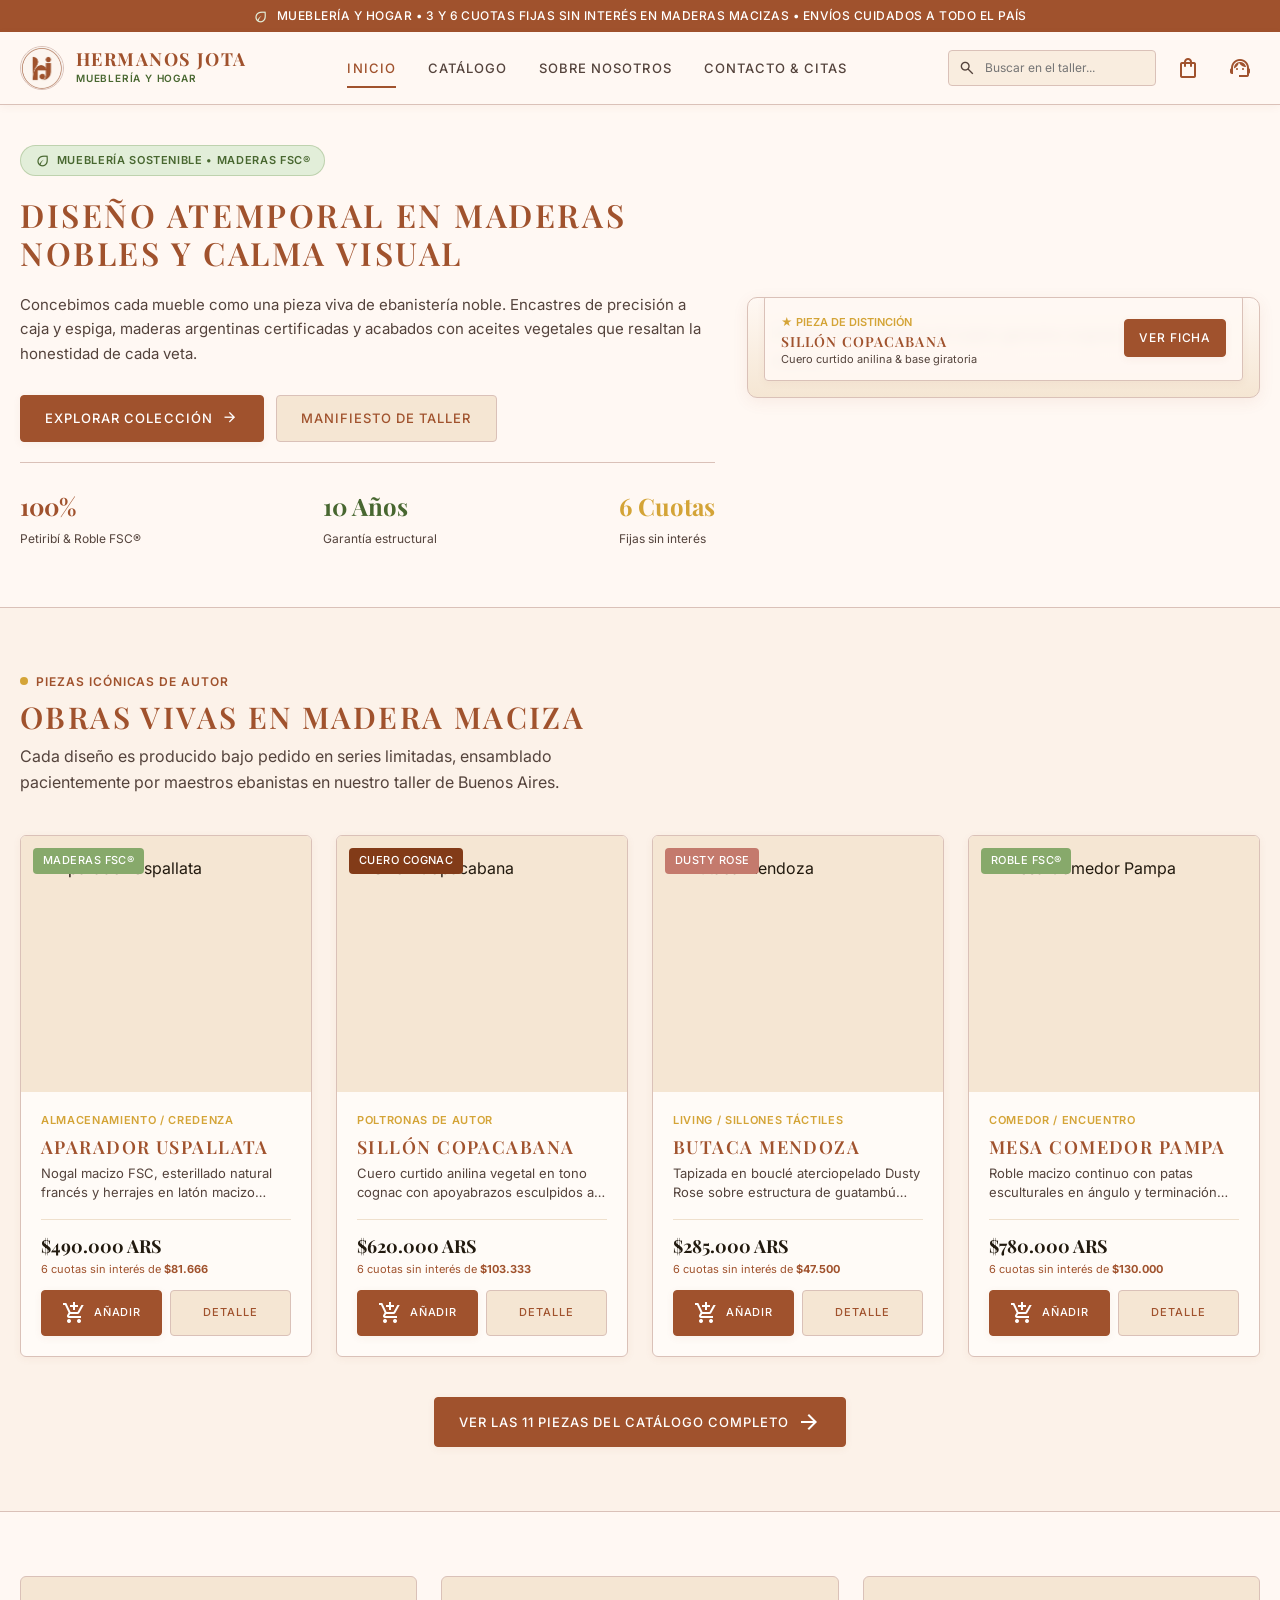
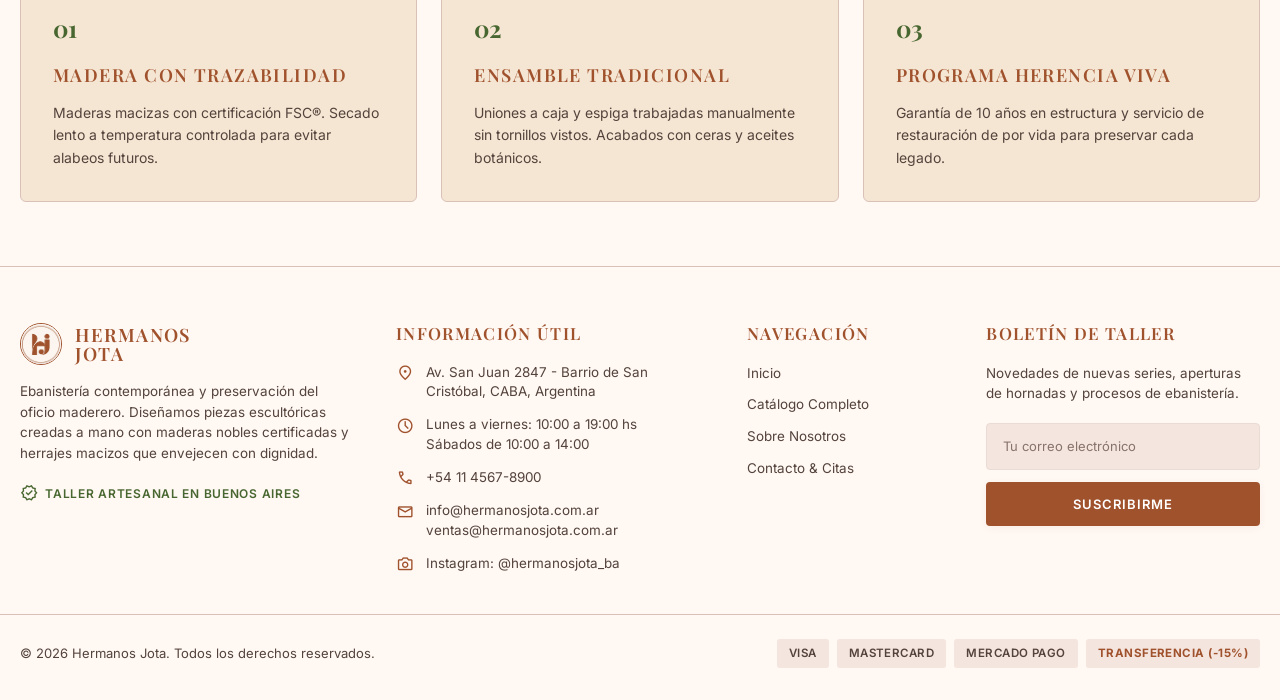
==== index.html @ b9f1ed30 "Proyecto Hermanos Jota - Mueblería y Hogar" ====
<!DOCTYPE html>
<html lang="es">
<head>
  <meta charset="UTF-8">
  <meta name="viewport" content="width=device-width, initial-scale=1.0">
  <title>Hermanos Jota | Mueblería y Hogar - Diseño de Autor en Maderas Nobles</title>
  
  <!-- Tipografías Google Fonts Oficiales: Playfair Display e Inter -->
  <link rel="preconnect" href="https://fonts.googleapis.com">
  <link rel="preconnect" href="https://fonts.gstatic.com" crossorigin>
  <link href="https://fonts.googleapis.com/css2?family=Inter:wght@300;400;500;600;700&family=Playfair+Display:ital,wght@0,500;0,600;0,700;1,600&display=swap" rel="stylesheet">
  
  <!-- Iconografía Material Symbols Outlined -->
  <link href="https://fonts.googleapis.com/css2?family=Material+Symbols+Outlined:wght,FILL@100..700,0..1&display=swap" rel="stylesheet">

  <!-- Hoja de Estilos Externa CSS3 -->
  <link rel="stylesheet" href="css/styles.css">
</head>
<body>

  <!-- Barra de Anuncios Superior -->
  <div class="announcement-bar">
    <span class="material-symbols-outlined">eco</span>
    <p>Mueblería y Hogar • 3 y 6 cuotas fijas sin interés en maderas macizas • Envíos cuidados a todo el país</p>
  </div>

  <!-- Encabezado Semántico Principal -->
  <header class="main-header">
    <div class="container header-inner">
      <!-- Logotipo de Marca -->
      <a href="index.html" class="brand-logo-link" aria-label="Hermanos Jota - Inicio">
        <img 
          src="assets/logo.jpg" 
          alt="Logotipo Hermanos Jota" 
          class="brand-logo-img"
        >
        <div class="brand-text-wrap">
          <span class="brand-name">Hermanos Jota</span>
          <span class="brand-tagline">Mueblería y Hogar</span>
        </div>
      </a>

      <!-- Navegación Desktop -->
      <nav class="nav-desktop" aria-label="Navegación principal">
        <a href="index.html" class="nav-link active" aria-current="page">Inicio</a>
        <a href="catalogo.html" class="nav-link">Catálogo</a>
        <a href="nosotros.html" class="nav-link">Sobre Nosotros</a>
        <a href="contacto.html" class="nav-link">Contacto & Citas</a>
      </nav>

      <!-- Acciones de Cabecera (Buscador, Carrito, Menú Móvil) -->
      <div class="header-actions">
        <div class="header-search-wrap">
          <span class="material-symbols-outlined search-icon">search</span>
          <input type="search" placeholder="Buscar en el taller..." aria-label="Buscar productos">
        </div>

        <button type="button" class="btn-header-action btn-open-cart" aria-label="Abrir Carrito de compras">
          <span class="material-symbols-outlined">shopping_bag</span>
          <span class="cart-count-badge badge-hidden">0</span>
        </button>

        <a href="contacto.html" class="btn-header-action" aria-label="Asesoría y Contacto">
          <span class="material-symbols-outlined">support_agent</span>
        </a>

        <!-- Botón Menú Móvil -->
        <button type="button" class="btn-mobile-toggle" id="mobile-menu-toggle" aria-label="Abrir menú de navegación" aria-expanded="false">
          <span class="material-symbols-outlined">menu</span>
        </button>
      </div>
    </div>

    <!-- Menú Desplegable para Móviles -->
    <nav class="mobile-nav" id="mobile-nav" aria-label="Navegación móvil">
      <a href="index.html" class="active">Inicio</a>
      <a href="catalogo.html">Catálogo Oficial</a>
      <a href="nosotros.html">Sobre Nosotros</a>
      <a href="contacto.html">Contacto & Citas</a>
    </nav>
  </header>

  <!-- Contenido Principal Semántico -->
  <main>
    <!-- Sección 1: Hero Editorial -->
    <section class="hero-section">
      <div class="container hero-flex">
        <div class="hero-content">
          <div class="hero-tag">
            <span class="material-symbols-outlined" style="font-size: 1rem;">eco</span>
            <span>Mueblería Sostenible • Maderas FSC®</span>
          </div>

          <h1 class="hero-title">
            Diseño Atemporal En Maderas Nobles Y Calma Visual
          </h1>

          <p class="hero-desc">
            Concebimos cada mueble como una pieza viva de ebanistería noble. Encastres de precisión a caja y espiga, maderas argentinas certificadas y acabados con aceites vegetales que resaltan la honestidad de cada veta.
          </p>

          <div class="hero-ctas">
            <a href="catalogo.html" class="btn-primary">
              <span>Explorar Colección</span>
              <span class="material-symbols-outlined" style="font-size: 1.1rem;">arrow_forward</span>
            </a>
            <a href="nosotros.html" class="btn-secondary">
              <span>Manifiesto de Taller</span>
            </a>
          </div>

          <!-- Métricas de Taller -->
          <div class="hero-metrics">
            <div>
              <span class="metric-number">100%</span>
              <span class="metric-label">Petiribí & Roble FSC®</span>
            </div>
            <div>
              <span class="metric-number" style="color: var(--color-salvia-dark);">10 Años</span>
              <span class="metric-label">Garantía estructural</span>
            </div>
            <div>
              <span class="metric-number" style="color: var(--color-oro);">6 Cuotas</span>
              <span class="metric-label">Fijas sin interés</span>
            </div>
          </div>
        </div>

        <!-- Vitrina Visual de Pieza Insignia -->
        <div class="hero-visual-card">
          <img 
            src="https://lh3.googleusercontent.com/aida-public/[base64]" 
            alt="Sillón Copacabana en cuero genuino cognac y roble macizo"
            class="hero-visual-img"
          >
          <div class="hero-visual-badge">
            <div>
              <span style="font-size: 0.6875rem; text-transform: uppercase; color: var(--color-oro); font-weight: 600;">★ Pieza de Distinción</span>
              <h4 class="hero-visual-badge-title">Sillón Copacabana</h4>
              <p class="hero-visual-badge-desc">Cuero curtido anilina & base giratoria</p>
            </div>
            <a href="producto.html?id=copacabana" class="btn-primary" style="padding: 0.5rem 0.85rem; font-size: 0.75rem;">Ver Ficha</a>
          </div>
        </div>
      </div>
    </section>

    <!-- Sección 2: Selección de Piezas Destacadas -->
    <section style="padding: 4rem 0; background-color: rgba(245, 230, 211, 0.35); border-bottom: 1px solid var(--color-border-main);">
      <div class="container">
        <div style="display: flex; flex-direction: column; gap: 0.5rem; margin-bottom: 2.5rem;">
          <div class="catalog-eyebrow">
            <span class="eyebrow-dot"></span>
            <span>Piezas Icónicas de Autor</span>
          </div>
          <h2 style="font-size: 1.875rem;">Obras Vivas en Madera Maciza</h2>
          <p class="text-muted" style="max-width: 40rem;">
            Cada diseño es producido bajo pedido en series limitadas, ensamblado pacientemente por maestros ebanistas en nuestro taller de Buenos Aires.
          </p>
        </div>

        <!-- Grilla de 4 productos destacados con HTML5 semántico -->
        <div class="catalog-grid" style="padding: 0;">
          <!-- 1. Aparador Uspallata -->
          <article class="product-card">
            <div class="product-card-media">
              <img src="https://lh3.googleusercontent.com/aida-public/[base64]" alt="Aparador Uspallata" class="product-card-img">
              <span class="product-badge badge-salvia">Maderas FSC®</span>
            </div>
            <div class="product-card-body">
              <div class="product-card-meta">
                <span class="product-subcat">Almacenamiento / Credenza</span>
                <h3 class="product-title">Aparador Uspallata</h3>
                <p class="product-desc">Nogal macizo FSC, esterillado natural francés y herrajes en latón macizo cepillado.</p>
              </div>
              <div class="product-card-pricing">
                <div class="price-block">
                  <span class="price-amount">$490.000 ARS</span>
                  <span class="price-installments">6 cuotas sin interés de <strong>$81.666</strong></span>
                </div>
                <div class="product-card-actions">
                  <button type="button" class="btn-primary btn-add-cart" data-id="uspallata">
                    <span class="material-symbols-outlined">add_shopping_cart</span> Añadir
                  </button>
                  <a href="producto.html?id=uspallata" class="btn-secondary">Detalle</a>
                </div>
              </div>
            </div>
          </article>

          <!-- 2. Sillón Copacabana -->
          <article class="product-card">
            <div class="product-card-media">
              <img src="https://lh3.googleusercontent.com/aida-public/[base64]" alt="Sillón Copacabana" class="product-card-img">
              <span class="product-badge badge-siena">Cuero Cognac</span>
            </div>
            <div class="product-card-body">
              <div class="product-card-meta">
                <span class="product-subcat">Poltronas de Autor</span>
                <h3 class="product-title">Sillón Copacabana</h3>
                <p class="product-desc">Cuero curtido anilina vegetal en tono cognac con apoyabrazos esculpidos a mano y base reforzada.</p>
              </div>
              <div class="product-card-pricing">
                <div class="price-block">
                  <span class="price-amount">$620.000 ARS</span>
                  <span class="price-installments">6 cuotas sin interés de <strong>$103.333</strong></span>
                </div>
                <div class="product-card-actions">
                  <button type="button" class="btn-primary btn-add-cart" data-id="copacabana">
                    <span class="material-symbols-outlined">add_shopping_cart</span> Añadir
                  </button>
                  <a href="producto.html?id=copacabana" class="btn-secondary">Detalle</a>
                </div>
              </div>
            </div>
          </article>

          <!-- 3. Butaca Mendoza -->
          <article class="product-card">
            <div class="product-card-media">
              <img src="https://lh3.googleusercontent.com/aida-public/[base64]" alt="Butaca Mendoza" class="product-card-img">
              <span class="product-badge badge-rosa">Dusty Rose</span>
            </div>
            <div class="product-card-body">
              <div class="product-card-meta">
                <span class="product-subcat">Living / Sillones Táctiles</span>
                <h3 class="product-title">Butaca Mendoza</h3>
                <p class="product-desc">Tapizada en bouclé aterciopelado Dusty Rose sobre estructura de guatambú macizo encerado.</p>
              </div>
              <div class="product-card-pricing">
                <div class="price-block">
                  <span class="price-amount">$285.000 ARS</span>
                  <span class="price-installments">6 cuotas sin interés de <strong>$47.500</strong></span>
                </div>
                <div class="product-card-actions">
                  <button type="button" class="btn-primary btn-add-cart" data-id="mendoza">
                    <span class="material-symbols-outlined">add_shopping_cart</span> Añadir
                  </button>
                  <a href="producto.html?id=mendoza" class="btn-secondary">Detalle</a>
                </div>
              </div>
            </div>
          </article>

          <!-- 4. Mesa Comedor Pampa -->
          <article class="product-card">
            <div class="product-card-media">
              <img src="https://lh3.googleusercontent.com/aida-public/[base64]" alt="Mesa Comedor Pampa" class="product-card-img">
              <span class="product-badge badge-salvia">Roble FSC®</span>
            </div>
            <div class="product-card-body">
              <div class="product-card-meta">
                <span class="product-subcat">Comedor / Encuentro</span>
                <h3 class="product-title">Mesa Comedor Pampa</h3>
                <p class="product-desc">Roble macizo continuo con patas esculturales en ángulo y terminación hidrorrepelente mate.</p>
              </div>
              <div class="product-card-pricing">
                <div class="price-block">
                  <span class="price-amount">$780.000 ARS</span>
                  <span class="price-installments">6 cuotas sin interés de <strong>$130.000</strong></span>
                </div>
                <div class="product-card-actions">
                  <button type="button" class="btn-primary btn-add-cart" data-id="pampa">
                    <span class="material-symbols-outlined">add_shopping_cart</span> Añadir
                  </button>
                  <a href="producto.html?id=pampa" class="btn-secondary">Detalle</a>
                </div>
              </div>
            </div>
          </article>
        </div>

        <div style="text-align: center; margin-top: 2.5rem;">
          <a href="catalogo.html" class="btn-primary">
            <span>Ver las 11 Piezas del Catálogo Completo</span>
            <span class="material-symbols-outlined">arrow_forward</span>
          </a>
        </div>
      </div>
    </section>

    <!-- Sección 3: Compromiso de Ebanistería y Beneficios -->
    <section style="padding: 4rem 0;">
      <div class="container">
        <div class="pillars-grid" style="padding: 0;">
          <div class="pillar-card">
            <span class="pillar-num">01</span>
            <h3 style="font-size: 1.125rem;">Madera con Trazabilidad</h3>
            <p class="text-muted" style="font-size: 0.875rem;">Maderas macizas con certificación FSC®. Secado lento a temperatura controlada para evitar alabeos futuros.</p>
          </div>
          <div class="pillar-card">
            <span class="pillar-num">02</span>
            <h3 style="font-size: 1.125rem;">Ensamble Tradicional</h3>
            <p class="text-muted" style="font-size: 0.875rem;">Uniones a caja y espiga trabajadas manualmente sin tornillos vistos. Acabados con ceras y aceites botánicos.</p>
          </div>
          <div class="pillar-card">
            <span class="pillar-num">03</span>
            <h3 style="font-size: 1.125rem;">Programa Herencia Viva</h3>
            <p class="text-muted" style="font-size: 0.875rem;">Garantía de 10 años en estructura y servicio de restauración de por vida para preservar cada legado.</p>
          </div>
        </div>
      </div>
    </section>
  </main>

  <!-- Panel Deslizante del Carrito (Slide-over Drawer) -->
  <aside id="cart-drawer" class="cart-drawer" aria-labelledby="cart-drawer-heading" role="dialog" aria-modal="true">
    <div class="cart-backdrop" id="cart-backdrop"></div>
    <div class="cart-panel">
      <!-- Cabecera del Drawer -->
      <div class="cart-header">
        <div class="cart-header-title-wrap">
          <span class="material-symbols-outlined text-siena">shopping_bag</span>
          <h3 id="cart-drawer-heading" class="cart-title">Bolsa de Compra</h3>
          <span class="cart-badge-count" id="drawer-count">0 piezas</span>
        </div>
        <button type="button" class="cart-close-btn" id="cart-close-btn" aria-label="Cerrar bolsa de compra">
          <span class="material-symbols-outlined">close</span>
        </button>
      </div>

      <!-- Lista dinámica de ítems manipulada vía DOM -->
      <div class="cart-items-list" id="cart-items-list">
        <!-- Renderizado dinámico desde js/carrito.js -->
      </div>

      <!-- Footer del Drawer con totales y botón de pedido -->
      <div class="cart-footer" id="cart-drawer-footer">
        <div class="cart-summary-line">
          <span>Subtotal de piezas</span>
          <span id="cart-subtotal-val">$0 ARS</span>
        </div>
        <div class="cart-summary-line" style="color: var(--color-salvia-dark);">
          <span>Descuento 15% por transferencia</span>
          <span id="cart-discount-val">-$0 ARS</span>
        </div>
        <div class="cart-total-line">
          <span class="cart-total-label">Total Estimado</span>
          <span class="cart-total-price" id="cart-total-val">$0 ARS</span>
        </div>
        <p class="cart-cuotas-note" id="cart-cuotas-text">
          Hasta 6 cuotas fijas sin interés en maderas macizas
        </p>
        <a href="contacto.html" class="btn-primary" style="width: 100%; text-align: center;">
          Iniciar Consulta o Pedido
        </a>
        <button type="button" class="btn-link" id="clear-cart-btn" style="justify-content: center; font-size: 0.75rem; color: var(--color-text-muted);">
          Vaciar selección
        </button>
      </div>
    </div>
  </aside>

  <!-- Notificación Toast Emergente -->
  <div id="toast-notification" class="toast-notification" role="status" aria-live="polite">
    <span class="material-symbols-outlined toast-icon">check_circle</span>
    <div>
      <p class="toast-title" id="toast-title">Pieza añadida</p>
      <p class="toast-subtitle" id="toast-subtitle">Se integró al pedido</p>
    </div>
  </div>

  <!-- Pie de Página Oficial (Réplica Exacta) -->
  <footer class="main-footer">
    <div class="container footer-grid">
      <!-- Columna 1: Marca & Origen -->
      <div class="footer-col footer-brand-col">
        <div class="footer-brand-header">
          <img src="assets/logo.jpg" alt="Logo Hermanos Jota" class="footer-logo-img">
          <div class="footer-brand-title">
            <span>HERMANOS</span>
            <span>JOTA</span>
          </div>
        </div>
        <p class="footer-brand-desc">
          Ebanistería contemporánea y preservación del oficio maderero. Diseñamos piezas escultóricas creadas a mano con maderas nobles certificadas y herrajes macizos que envejecen con dignidad.
        </p>
        <div class="footer-workshop-badge">
          <span class="material-symbols-outlined">verified</span>
          <span>TALLER ARTESANAL EN BUENOS AIRES</span>
        </div>
      </div>

      <!-- Columna 2: Información Útil -->
      <div class="footer-col footer-info-col">
        <h4 class="footer-col-title">INFORMACIÓN ÚTIL</h4>
        <div class="footer-info-list">
          <div class="footer-info-item">
            <span class="material-symbols-outlined">location_on</span>
            <span>Av. San Juan 2847 - Barrio de San Cristóbal, CABA, Argentina</span>
          </div>
          <div class="footer-info-item">
            <span class="material-symbols-outlined">schedule</span>
            <div>
              <div>Lunes a viernes: 10:00 a 19:00 hs</div>
              <div>Sábados de 10:00 a 14:00</div>
            </div>
          </div>
          <div class="footer-info-item">
            <span class="material-symbols-outlined">call</span>
            <a href="tel:+541145678900">+54 11 4567-8900</a>
          </div>
          <div class="footer-info-item">
            <span class="material-symbols-outlined">mail</span>
            <div>
              <div><a href="mailto:info@hermanosjota.com.ar">info@hermanosjota.com.ar</a></div>
              <div><a href="mailto:ventas@hermanosjota.com.ar">ventas@hermanosjota.com.ar</a></div>
            </div>
          </div>
          <div class="footer-info-item">
            <span class="material-symbols-outlined">photo_camera</span>
            <span>Instagram: @hermanosjota_ba</span>
          </div>
        </div>
      </div>

      <!-- Columna 3: Navegación -->
      <div class="footer-col footer-nav-col">
        <h4 class="footer-col-title">NAVEGACIÓN</h4>
        <nav class="footer-links" aria-label="Enlaces rápidos del pie de página">
          <a href="index.html">Inicio</a>
          <a href="catalogo.html">Catálogo Completo</a>
          <a href="nosotros.html">Sobre Nosotros</a>
          <a href="contacto.html">Contacto & Citas</a>
        </nav>
      </div>

      <!-- Columna 4: Boletín de Taller -->
      <div class="footer-col footer-newsletter-col">
        <h4 class="footer-col-title">BOLETÍN DE TALLER</h4>
        <p class="footer-newsletter-text">
          Novedades de nuevas series, aperturas de hornadas y procesos de ebanistería.
        </p>
        <form id="footer-newsletter-form" class="footer-newsletter-form">
          <input 
            type="email" 
            class="footer-newsletter-input" 
            placeholder="Tu correo electrónico" 
            required 
            aria-label="Tu correo electrónico"
          >
          <button type="submit" class="footer-newsletter-btn">SUSCRIBIRME</button>
        </form>
      </div>
    </div>

    <!-- Barra Inferior de Derechos y Métodos de Pago -->
    <div class="container footer-bottom-bar">
      <p class="footer-copy">© 2026 Hermanos Jota. Todos los derechos reservados.</p>
      <div class="footer-payments" aria-label="Medios de pago aceptados">
        <span class="payment-chip">VISA</span>
        <span class="payment-chip">MASTERCARD</span>
        <span class="payment-chip">MERCADO PAGO</span>
        <span class="payment-chip payment-chip-highlight">TRANSFERENCIA (-15%)</span>
      </div>
    </div>
  </footer>

  <!-- Scripts Modulares en JavaScript -->
  <script src="js/productos.js"></script>
  <script src="js/carrito.js"></script>
  <script src="js/main.js"></script>
</body>
</html>
---- css/styles.css ----
:root {
  /* Paleta cromática oficial */
  --color-siena: #A0522D;               /* Siena Tostado: Marca principal y títulos */
  --color-siena-dark: #823B18;          /* Tono hover e interacción profunda */
  --color-siena-light: #FFDBCD;         /* Tintes suaves de siena */
  --color-salvia: #87A96B;              /* Verde Salvia: Acento secundario y eco */
  --color-salvia-dark: #486730;         /* Verde Salvia profundo para contraste de texto */
  --color-salvia-light: #E2EED9;        /* Fondo claro salvia */
  --color-alabastro: #F5E6D3;           /* Alabastro Cálido: Fondos secundarios y chips */
  --color-alabastro-surface: #FFF8F3;   /* Superficie base del sitio */
  --color-alabastro-card: #FFFBF7;      /* Fondo de tarjetas de producto */
  --color-alabastro-border: #EFE0CD;    /* Separadores y bordes cálidos */
  --color-oro: #D4A437;                 /* Vara de Oro: Detalles premium y estrellas */
  --color-oro-light: #FFF3D6;           /* Tinte claro oro */
  --color-rosa: #C47A6D;                /* Rosa Polvoriento: Acentos suaves y bouclé */
  --color-rosa-light: #FBEAE7;          /* Fondo claro rosa */
  
  /* Textos y contrastes */
  --color-text-main: #221A0F;           /* Color de lectura principal */
  --color-text-muted: #54433C;          /* Texto secundario y descriptivo */
  --color-border-main: #DAC1B8;         /* Borde perimetral y divisores */
  --color-white: #FFFFFF;
  --color-dark-bg: #2A1810;             /* Fondos oscuros de contraste y toasts */
  --color-error: #BA1A1A;
  --color-error-bg: #FFDAD6;

  /* Tipografías */
  --font-serif: 'Playfair Display', Georgia, serif;
  --font-sans: 'Inter', system-ui, -apple-system, BlinkMacSystemFont, 'Segoe UI', Roboto, sans-serif;

  /* Elevaciones sutiles (sombras cálidas con umber, sin negro puro) */
  --shadow-sm: 0 2px 8px rgba(160, 82, 45, 0.06);
  --shadow-md: 0 4px 16px rgba(160, 82, 45, 0.08);
  --shadow-lg: 0 12px 32px rgba(42, 24, 16, 0.12);
  --shadow-drawer: -4px 0 24px rgba(34, 26, 15, 0.18);

  /* Radios de borde (Ebanistería suave: 4px a 8px) */
  --radius-sm: 4px;
  --radius-md: 6px;
  --radius-lg: 10px;
  --radius-full: 9999px;

  /* Transición estándar */
  --transition-smooth: all 0.25s ease-in-out;
}

*,
*::before,
*::after {
  box-sizing: border-box;
  margin: 0;
  padding: 0;
}

html {
  font-size: 16px;
  scroll-behavior: smooth;
  -webkit-text-size-adjust: 100%;
}

body {
  background-color: var(--color-alabastro-surface);
  color: var(--color-text-main);
  font-family: var(--font-sans);
  line-height: 1.6;
  min-height: 100vh;
  display: flex;
  flex-direction: column;
  -webkit-font-smoothing: antialiased;
  -moz-osx-font-smoothing: grayscale;
}

img, picture, svg {
  display: block;
  max-width: 100%;
  height: auto;
}

input, button, textarea, select {
  font: inherit;
  color: inherit;
}

a {
  color: inherit;
  text-decoration: none;
}

ul, ol {
  list-style: none;
}

/* Scrollbar estilizada */
::-webkit-scrollbar {
  width: 6px;
}
::-webkit-scrollbar-thumb {
  background: var(--color-border-main);
  border-radius: var(--radius-full);
}

/* --------------------------------------------------------------------------
  TIPOGRAFÍA
   -------------------------------------------------------------------------- */
h1, h2, h3, h4, h5, h6 {
  font-family: var(--font-serif);
  font-weight: 600;
  text-transform: uppercase;
  letter-spacing: 0.08em;
  color: var(--color-siena);
  line-height: 1.25;
}

.text-muted { color: var(--color-text-muted); }
.text-siena { color: var(--color-siena); }
.text-salvia { color: var(--color-salvia-dark); }
.text-oro { color: var(--color-oro); }

.container {
  width: 100%;
  max-width: 1320px;
  margin-left: auto;
  margin-right: auto;
  padding-left: 1.25rem;
  padding-right: 1.25rem;
}

/* --------------------------------------------------------------------------
   BOTONES Y COMPONENTES REUTILIZABLES
   -------------------------------------------------------------------------- */
.btn-primary {
  display: inline-flex;
  align-items: center;
  justify-content: center;
  gap: 0.5rem;
  background-color: var(--color-siena);
  color: var(--color-white);
  padding: 0.75rem 1.5rem;
  border-radius: var(--radius-sm);
  border: 1px solid var(--color-siena);
  font-family: var(--font-sans);
  font-size: 0.8125rem;
  font-weight: 500;
  text-transform: uppercase;
  letter-spacing: 0.08em;
  cursor: pointer;
  transition: var(--transition-smooth);
  box-shadow: var(--shadow-sm);
}

.btn-primary:hover {
  background-color: var(--color-siena-dark);
  border-color: var(--color-siena-dark);
  transform: translateY(-1px);
  box-shadow: var(--shadow-md);
}

.btn-secondary {
  display: inline-flex;
  align-items: center;
  justify-content: center;
  gap: 0.5rem;
  background-color: var(--color-alabastro);
  color: var(--color-siena);
  padding: 0.75rem 1.5rem;
  border-radius: var(--radius-sm);
  border: 1px solid var(--color-border-main);
  font-family: var(--font-sans);
  font-size: 0.8125rem;
  font-weight: 500;
  text-transform: uppercase;
  letter-spacing: 0.08em;
  cursor: pointer;
  transition: var(--transition-smooth);
}

.btn-secondary:hover {
  background-color: var(--color-alabastro-border);
  color: var(--color-siena-dark);
}

.btn-link {
  display: inline-flex;
  align-items: center;
  gap: 0.25rem;
  color: var(--color-siena);
  font-size: 0.8125rem;
  font-weight: 600;
  text-transform: uppercase;
  letter-spacing: 0.06em;
  transition: var(--transition-smooth);
}

.btn-link:hover {
  color: var(--color-siena-dark);
  text-decoration: underline;
}

/* Badges / Chips de Certificación */
.product-badge {
  display: inline-block;
  padding: 0.25rem 0.625rem;
  border-radius: var(--radius-sm);
  font-size: 0.6875rem;
  font-weight: 500;
  text-transform: uppercase;
  letter-spacing: 0.04em;
}
.badge-salvia { background-color: var(--color-salvia); color: var(--color-white); }
.badge-oro { background-color: var(--color-oro); color: var(--color-white); }
.badge-rosa { background-color: var(--color-rosa); color: var(--color-white); }
.badge-siena { background-color: var(--color-siena-dark); color: var(--color-white); }

/* --------------------------------------------------------------------------
   5. BARRA DE ANUNCIOS Y CABECERA (HEADER) - FLEXBOX
   -------------------------------------------------------------------------- */
.announcement-bar {
  background-color: var(--color-siena);
  color: var(--color-white);
  padding: 0.4rem 1rem;
  text-align: center;
  font-size: 0.75rem;
  font-weight: 500;
  letter-spacing: 0.04em;
  text-transform: uppercase;
  display: flex;
  align-items: center;
  justify-content: center;
  gap: 0.5rem;
}

.announcement-bar .material-symbols-outlined {
  font-size: 1rem;
  color: var(--color-salvia-light);
}

.main-header {
  position: sticky;
  top: 0;
  z-index: 40;
  background-color: rgba(255, 248, 243, 0.96);
  backdrop-filter: blur(8px);
  -webkit-backdrop-filter: blur(8px);
  border-bottom: 1px solid var(--color-border-main);
  box-shadow: var(--shadow-sm);
}

.header-inner {
  display: flex;
  align-items: center;
  justify-content: space-between;
  height: 4.5rem;
  gap: 1rem;
}

.brand-logo-link {
  display: flex;
  align-items: center;
  gap: 0.75rem;
  transition: var(--transition-smooth);
}

.brand-logo-link:hover {
  transform: scale(1.02);
}

.brand-logo-img {
  width: 2.75rem;
  height: 2.75rem;
  border-radius: var(--radius-full);
  border: 1px solid var(--color-border-main);
  object-fit: cover;
}

.brand-text-wrap {
  display: flex;
  flex-direction: column;
}

.brand-name {
  font-family: var(--font-serif);
  font-size: 1.125rem;
  font-weight: 700;
  letter-spacing: 0.08em;
  color: var(--color-siena);
  text-transform: uppercase;
  line-height: 1.1;
}

.brand-tagline {
  font-size: 0.625rem;
  font-weight: 600;
  letter-spacing: 0.08em;
  text-transform: uppercase;
  color: var(--color-salvia-dark);
}

/* Navegación Desktop - Oculta en Mobile First */
.nav-desktop {
  display: none;
}

/* Acciones de la cabecera (Buscador, Carrito, Hamburguesa) */
.header-actions {
  display: flex;
  align-items: center;
  gap: 0.75rem;
}

.header-search-wrap {
  position: relative;
  display: none; /* Visible en tablet / desktop */
  width: 13rem;
}

.header-search-wrap input {
  width: 100%;
  padding: 0.45rem 0.75rem 0.45rem 2.25rem;
  background-color: rgba(245, 230, 211, 0.6);
  border: 1px solid var(--color-border-main);
  border-radius: var(--radius-sm);
  font-size: 0.75rem;
  color: var(--color-text-main);
  outline: none;
  transition: var(--transition-smooth);
}

.header-search-wrap input:focus {
  border-color: var(--color-siena);
  background-color: var(--color-white);
  box-shadow: 0 0 0 1px var(--color-siena);
}

.header-search-wrap .search-icon {
  position: absolute;
  left: 0.625rem;
  top: 50%;
  transform: translateY(-50%);
  color: var(--color-text-muted);
  font-size: 1.125rem;
  pointer-events: none;
}

.btn-header-action {
  position: relative;
  background: transparent;
  border: none;
  color: var(--color-siena);
  padding: 0.5rem;
  border-radius: var(--radius-sm);
  cursor: pointer;
  display: flex;
  align-items: center;
  justify-content: center;
  transition: var(--transition-smooth);
}

.btn-header-action:hover {
  background-color: var(--color-alabastro);
  color: var(--color-siena-dark);
}

.btn-header-action .material-symbols-outlined {
  font-size: 1.5rem;
}

/* Badge Contador del Carrito */
.cart-count-badge {
  position: absolute;
  top: 0.25rem;
  right: 0.25rem;
  background-color: var(--color-siena);
  color: var(--color-white);
  font-size: 0.625rem;
  font-weight: 700;
  width: 1.125rem;
  height: 1.125rem;
  border-radius: var(--radius-full);
  display: flex;
  align-items: center;
  justify-content: center;
  transition: var(--transition-smooth);
}

.badge-hidden {
  display: none !important;
}

/* Botón menú hamburguesa (Mobile) */
.btn-mobile-toggle {
  background: transparent;
  border: none;
  color: var(--color-siena);
  display: flex;
  align-items: center;
  justify-content: center;
  padding: 0.5rem;
  cursor: pointer;
}

/* Menú móvil desplegable */
.mobile-nav {
  display: none;
  background-color: var(--color-alabastro-surface);
  border-bottom: 1px solid var(--color-border-main);
  padding: 1rem 1.25rem;
  flex-direction: column;
  gap: 0.75rem;
}

.mobile-nav.active {
  display: flex;
}

.mobile-nav a {
  font-size: 0.875rem;
  font-weight: 500;
  text-transform: uppercase;
  letter-spacing: 0.08em;
  padding: 0.5rem 0;
  color: var(--color-text-muted);
  border-bottom: 1px solid rgba(218, 193, 184, 0.3);
  transition: var(--transition-smooth);
}

.mobile-nav a.active,
.mobile-nav a:hover {
  color: var(--color-siena);
  padding-left: 0.25rem;
}

/* --------------------------------------------------------------------------
   6. SECCIÓN HERO (INICIO) - FLEXBOX
   -------------------------------------------------------------------------- */
.hero-section {
  padding: 2.5rem 0 3.5rem;
  border-bottom: 1px solid var(--color-border-main);
}

.hero-flex {
  display: flex;
  flex-direction: column;
  gap: 2rem;
}

.hero-content {
  display: flex;
  flex-direction: column;
  gap: 1.25rem;
}

.hero-tag {
  display: inline-flex;
  align-items: center;
  gap: 0.375rem;
  background-color: var(--color-salvia-light);
  border: 1px solid rgba(135, 169, 107, 0.4);
  color: var(--color-salvia-dark);
  padding: 0.35rem 0.85rem;
  border-radius: var(--radius-full);
  font-size: 0.6875rem;
  text-transform: uppercase;
  letter-spacing: 0.06em;
  font-weight: 600;
  align-self: flex-start;
}

.hero-title {
  font-size: 2rem;
  line-height: 1.2;
}

.hero-desc {
  color: var(--color-text-muted);
  font-size: 0.9375rem;
  line-height: 1.65;
}

.hero-ctas {
  display: flex;
  flex-wrap: wrap;
  gap: 0.75rem;
  margin-top: 0.5rem;
}

.hero-metrics {
  display: flex;
  justify-content: space-between;
  gap: 1rem;
  padding-top: 1.5rem;
  border-top: 1px solid var(--color-border-main);
}

.metric-number {
  font-family: var(--font-serif);
  font-size: 1.5rem;
  font-weight: 700;
  color: var(--color-siena);
  display: block;
}

.metric-label {
  font-size: 0.75rem;
  color: var(--color-text-muted);
}

/* Visual del Hero */
.hero-visual-card {
  position: relative;
  background: linear-gradient(180deg, var(--color-alabastro-surface) 0%, var(--color-alabastro) 100%);
  border: 1px solid var(--color-border-main);
  border-radius: var(--radius-lg);
  padding: 1.5rem;
  display: flex;
  align-items: center;
  justify-content: center;
  box-shadow: var(--shadow-md);
  overflow: hidden;
}

.hero-visual-img {
  max-height: 22rem;
  width: auto;
  object-fit: contain;
  transition: transform 0.5s ease-out;
}

.hero-visual-card:hover .hero-visual-img {
  transform: scale(1.04);
}

.hero-visual-badge {
  position: absolute;
  bottom: 1rem;
  left: 1rem;
  right: 1rem;
  background-color: rgba(255, 248, 243, 0.95);
  backdrop-filter: blur(6px);
  border: 1px solid var(--color-border-main);
  border-radius: var(--radius-sm);
  padding: 0.75rem 1rem;
  display: flex;
  align-items: center;
  justify-content: space-between;
  box-shadow: var(--shadow-sm);
}

.hero-visual-badge-title {
  font-family: var(--font-serif);
  font-size: 0.875rem;
  color: var(--color-siena);
}

.hero-visual-badge-desc {
  font-size: 0.6875rem;
  color: var(--color-text-muted);
}

/* --------------------------------------------------------------------------
   7. SECCIÓN CATÁLOGO (FILTROS, GRID, LOADER) - FLEXBOX
   -------------------------------------------------------------------------- */
.catalog-header-banner {
  background-color: rgba(245, 230, 211, 0.4);
  border-bottom: 1px solid var(--color-border-main);
  padding: 2.5rem 0;
}

.catalog-header-flex {
  display: flex;
  flex-direction: column;
  gap: 1rem;
}

.catalog-eyebrow {
  display: flex;
  align-items: center;
  gap: 0.5rem;
  font-size: 0.75rem;
  font-weight: 600;
  text-transform: uppercase;
  letter-spacing: 0.08em;
  color: var(--color-siena);
}

.eyebrow-dot {
  width: 0.5rem;
  height: 0.5rem;
  border-radius: var(--radius-full);
  background-color: var(--color-oro);
}

.counter-pill {
  display: inline-flex;
  align-items: center;
  gap: 0.5rem;
  background-color: var(--color-alabastro-card);
  border: 1px solid var(--color-border-main);
  border-radius: var(--radius-sm);
  padding: 0.4rem 0.85rem;
  font-size: 0.6875rem;
  font-weight: 600;
  text-transform: uppercase;
  letter-spacing: 0.04em;
  color: var(--color-salvia-dark);
}

.counter-dot {
  width: 0.5rem;
  height: 0.5rem;
  border-radius: var(--radius-full);
  background-color: var(--color-salvia);
}

/* Barra de Filtros interactiva (Sticky) */
.filters-bar {
  position: sticky;
  top: 4.5rem;
  z-index: 30;
  background-color: rgba(255, 248, 243, 0.96);
  backdrop-filter: blur(8px);
  border-bottom: 1px solid var(--color-border-main);
  padding: 1rem 0;
}

.filters-flex {
  display: flex;
  flex-direction: column;
  gap: 0.875rem;
}

.filters-search-sort {
  display: flex;
  flex-direction: column;
  gap: 0.75rem;
}

.catalog-search-wrap {
  position: relative;
  width: 100%;
}

.catalog-search-wrap input {
  width: 100%;
  padding: 0.65rem 1rem 0.65rem 2.5rem;
  background-color: var(--color-alabastro-card);
  border: 1px solid var(--color-border-main);
  border-radius: var(--radius-sm);
  font-size: 0.8125rem;
  outline: none;
  transition: var(--transition-smooth);
}

.catalog-search-wrap input:focus {
  border-color: var(--color-siena);
  box-shadow: 0 0 0 1px var(--color-siena);
  background-color: var(--color-white);
}

.catalog-search-wrap .search-icon {
  position: absolute;
  left: 0.75rem;
  top: 50%;
  transform: translateY(-50%);
  color: var(--color-siena);
  font-size: 1.25rem;
  pointer-events: none;
}

.sort-wrap {
  display: flex;
  align-items: center;
  gap: 0.5rem;
}

.sort-label {
  font-size: 0.6875rem;
  font-weight: 600;
  text-transform: uppercase;
  letter-spacing: 0.06em;
  color: var(--color-text-muted);
  white-space: nowrap;
}

.sort-select {
  padding: 0.55rem 1rem;
  background-color: var(--color-alabastro-card);
  border: 1px solid var(--color-border-main);
  border-radius: var(--radius-sm);
  font-size: 0.75rem;
  cursor: pointer;
  outline: none;
}

/* Píldoras de categoría */
.filter-chips {
  display: flex;
  flex-wrap: wrap;
  gap: 0.5rem;
}

.chip-filter {
  background-color: var(--color-alabastro);
  color: var(--color-text-main);
  border: 1px solid var(--color-border-main);
  padding: 0.45rem 1rem;
  border-radius: var(--radius-sm);
  font-size: 0.6875rem;
  font-weight: 600;
  text-transform: uppercase;
  letter-spacing: 0.04em;
  cursor: pointer;
  transition: var(--transition-smooth);
}

.chip-filter:hover {
  background-color: var(--color-alabastro-border);
  color: var(--color-siena);
}

.chip-filter.active {
  background-color: var(--color-siena);
  color: var(--color-white);
  border-color: var(--color-siena);
  box-shadow: var(--shadow-sm);
}

/* Grilla de productos con Flexbox */
.catalog-grid {
  display: flex;
  flex-wrap: wrap;
  gap: 1.5rem;
  padding: 2.5rem 0 4rem;
}

/* Tarjeta individual de producto (<article class="product-card">) */
.product-card {
  flex: 1 1 100%; /* 1 col en mobile */
  background-color: var(--color-alabastro-card);
  border: 1px solid var(--color-border-main);
  border-radius: var(--radius-md);
  overflow: hidden;
  display: flex;
  flex-direction: column;
  justify-content: space-between;
  transition: var(--transition-smooth);
  box-shadow: var(--shadow-sm);
}

.product-card:hover {
  border-color: var(--color-siena);
  box-shadow: var(--shadow-md);
  transform: translateY(-2px);
}

.product-card-media {
  position: relative;
  background-color: var(--color-alabastro);
  height: 16rem;
  display: flex;
  align-items: center;
  justify-content: center;
  padding: 1.25rem;
  overflow: hidden;
}

.product-card-img {
  width: 100%;
  height: 100%;
  object-fit: contain;
  transition: transform 0.4s ease-out;
}

.product-card:hover .product-card-img {
  transform: scale(1.05);
}

.product-card-media .product-badge {
  position: absolute;
  top: 0.75rem;
  left: 0.75rem;
}

.btn-wishlist {
  position: absolute;
  top: 0.75rem;
  right: 0.75rem;
  width: 2rem;
  height: 2rem;
  border-radius: var(--radius-full);
  background-color: rgba(255, 248, 243, 0.9);
  border: none;
  color: var(--color-text-muted);
  display: flex;
  align-items: center;
  justify-content: center;
  cursor: pointer;
  transition: var(--transition-smooth);
}

.btn-wishlist:hover {
  color: var(--color-rosa);
  background-color: var(--color-white);
}

.btn-wishlist.active {
  color: var(--color-rosa);
}

.product-card-body {
  padding: 1.25rem;
  display: flex;
  flex-direction: column;
  flex: 1;
  justify-content: space-between;
  gap: 1rem;
}

.product-card-meta {
  display: flex;
  flex-direction: column;
  gap: 0.35rem;
}

.product-subcat {
  font-size: 0.6875rem;
  font-weight: 600;
  text-transform: uppercase;
  letter-spacing: 0.06em;
  color: var(--color-oro);
}

.product-title {
  font-size: 1.125rem;
  color: var(--color-siena);
}

.product-desc {
  font-size: 0.8125rem;
  color: var(--color-text-muted);
  line-height: 1.5;
  display: -webkit-box;
  -webkit-line-clamp: 2;
  -webkit-box-orient: vertical;
  overflow: hidden;
}

.product-card-pricing {
  padding-top: 0.75rem;
  border-top: 1px solid var(--color-alabastro-border);
  display: flex;
  flex-direction: column;
  gap: 0.75rem;
}

.price-block {
  display: flex;
  flex-direction: column;
}

.price-amount {
  font-family: var(--font-serif);
  font-size: 1.125rem;
  font-weight: 700;
  color: var(--color-text-main);
}

.price-installments {
  font-size: 0.6875rem;
  color: var(--color-siena);
}

.product-card-actions {
  display: flex;
  gap: 0.5rem;
}

.product-card-actions .btn-primary,
.product-card-actions .btn-secondary {
  flex: 1;
  padding: 0.625rem 0.5rem;
  font-size: 0.6875rem;
}

/* Spinner / Estado de Carga Asíncrono */
.catalog-loader {
  width: 100%;
  display: flex;
  flex-direction: column;
  align-items: center;
  justify-content: center;
  padding: 4rem 1rem;
  gap: 1rem;
}

.spinner {
  width: 3rem;
  height: 3rem;
  border: 3px solid var(--color-alabastro-border);
  border-top-color: var(--color-siena);
  border-radius: var(--radius-full);
  animation: spin 0.8s linear infinite;
}

@keyframes spin {
  to { transform: rotate(360deg); }
}

.loader-text {
  font-family: var(--font-serif);
  font-size: 1.125rem;
  color: var(--color-siena);
}

.loader-sub {
  font-size: 0.75rem;
  color: var(--color-text-muted);
}

/* Empty State */
.catalog-empty-state {
  width: 100%;
  display: none;
  flex-direction: column;
  align-items: center;
  justify-content: center;
  padding: 4rem 1rem;
  text-align: center;
  gap: 1rem;
}

.empty-icon {
  font-size: 3.5rem;
  color: var(--color-border-main);
}

/* --------------------------------------------------------------------------
   8. PÁGINA DETALLE DE PRODUCTO (PRODUCTO.HTML) - FLEXBOX
   -------------------------------------------------------------------------- */
.breadcrumb-nav {
  padding: 1.25rem 0;
}

.breadcrumb-list {
  display: flex;
  flex-wrap: wrap;
  align-items: center;
  gap: 0.5rem;
  font-size: 0.75rem;
  text-transform: uppercase;
  letter-spacing: 0.04em;
  color: var(--color-text-muted);
}

.breadcrumb-list a:hover {
  color: var(--color-siena);
}

.product-detail-stage {
  display: flex;
  flex-direction: column;
  gap: 2.5rem;
  padding-bottom: 4rem;
}

.product-gallery-wrap {
  display: flex;
  flex-direction: column;
  gap: 1rem;
}

.product-main-view {
  background-color: var(--color-alabastro);
  border: 1px solid var(--color-border-main);
  border-radius: var(--radius-lg);
  padding: 2rem;
  display: flex;
  align-items: center;
  justify-content: center;
  height: 22rem;
}

.product-main-view img {
  max-height: 100%;
  object-fit: contain;
  transition: opacity 0.2s ease-in-out;
}

.thumbnails-rail {
  display: flex;
  gap: 0.75rem;
}

.thumb-btn {
  flex: 1;
  aspect-ratio: 1;
  background-color: var(--color-alabastro);
  border: 1px solid var(--color-border-main);
  border-radius: var(--radius-sm);
  padding: 0.375rem;
  cursor: pointer;
  transition: var(--transition-smooth);
}

.thumb-btn.active,
.thumb-btn:hover {
  border-color: var(--color-siena);
  box-shadow: 0 0 0 1px var(--color-siena);
}

.thumb-btn img {
  width: 100%;
  height: 100%;
  object-fit: contain;
}

.product-spec-table {
  width: 100%;
  border-collapse: collapse;
  margin-top: 1.5rem;
}

.product-spec-table th,
.product-spec-table td {
  padding: 0.75rem 1rem;
  text-align: left;
  border-bottom: 1px solid var(--color-border-main);
  font-size: 0.8125rem;
}

.product-spec-table th {
  font-weight: 600;
  text-transform: uppercase;
  letter-spacing: 0.06em;
  color: var(--color-siena);
  background-color: rgba(245, 230, 211, 0.4);
}

/* --------------------------------------------------------------------------
   9. PÁGINA SOBRE NOSOTROS (NOSOTROS.HTML) - MANIFIESTO Y PILARES
   -------------------------------------------------------------------------- */
.manifesto-section {
  padding: 3.5rem 1rem 3rem;
  text-align: center;
  background-color: var(--color-alabastro-surface);
}

.manifesto-inner {
  max-width: 50rem;
  margin: 0 auto;
  display: flex;
  flex-direction: column;
  align-items: center;
  text-align: center;
}

.manifesto-tag {
  display: inline-flex;
  align-items: center;
  gap: 0.5rem;
  background-color: #F5E5DF;
  color: #7C3918;
  padding: 0.375rem 0.875rem;
  border-radius: var(--radius-full);
  font-size: 0.75rem;
  font-weight: 500;
  text-transform: uppercase;
  letter-spacing: 0.14em;
  box-shadow: 0 1px 2px rgba(0, 0, 0, 0.04);
  margin-bottom: 0.85rem;
}

.manifesto-tag .material-symbols-outlined {
  font-size: 15px;
  color: #7C5544;
}

.manifesto-title {
  font-family: var(--font-serif);
  font-size: clamp(2rem, 5vw, 2.75rem);
  font-weight: 600;
  line-height: 1.15;
  text-transform: uppercase;
  letter-spacing: 0.1em;
  color: #9A502D;
  margin: 0;
  text-align: center;
}

.manifesto-divider {
  width: 4rem;
  height: 2px;
  background-color: #81D3DE;
  opacity: 0.85;
  margin: 1.25rem auto 1.5rem auto;
  border-radius: 2px;
}

.manifesto-body {
  display: flex;
  flex-direction: column;
  gap: 1.25rem;
  max-width: 48rem;
  margin: 0 auto;
}

.manifesto-body p {
  font-size: 1rem;
  line-height: 1.65;
  color: var(--color-text-muted);
  text-align: center;
  margin: 0;
}

.divider-gold {
  width: 4rem;
  height: 2px;
  background-color: var(--color-oro);
  margin: 0.5rem auto;
}

.pillars-grid {
  display: flex;
  flex-direction: column;
  gap: 1.5rem;
  padding: 2rem 0 4rem;
}

.pillar-card {
  background-color: var(--color-alabastro);
  border: 1px solid var(--color-border-main);
  border-radius: var(--radius-md);
  padding: 2rem;
  display: flex;
  flex-direction: column;
  justify-content: space-between;
  gap: 1rem;
  transition: var(--transition-smooth);
}

.pillar-card:hover {
  transform: translateY(-3px);
  box-shadow: var(--shadow-md);
}

.pillar-num {
  font-family: var(--font-serif);
  font-size: 1.5rem;
  font-weight: 700;
  color: var(--color-salvia-dark);
}

/* --------------------------------------------------------------------------
   10. PÁGINA CONTACTO & CITAS (CONTACTO.HTML) - FLEXBOX & FORMULARIOS
   -------------------------------------------------------------------------- */
.contact-grid {
  display: flex;
  flex-direction: column;
  gap: 2rem;
  padding: 2rem 0 4rem;
}

.contact-form-panel {
  background-color: var(--color-white);
  border: 1px solid var(--color-border-main);
  border-radius: var(--radius-lg);
  padding: 1.75rem;
  box-shadow: var(--shadow-sm);
  display: flex;
  flex-direction: column;
  gap: 1.5rem;
}

.form-group {
  display: flex;
  flex-direction: column;
  gap: 0.375rem;
}

.form-group label {
  font-size: 0.75rem;
  font-weight: 600;
  text-transform: uppercase;
  letter-spacing: 0.04em;
  color: var(--color-text-main);
}

.form-input,
.form-select,
.form-textarea {
  width: 100%;
  padding: 0.75rem 1rem;
  background-color: rgba(245, 230, 211, 0.3);
  border: 1px solid var(--color-border-main);
  border-radius: var(--radius-sm);
  font-size: 0.875rem;
  color: var(--color-text-main);
  outline: none;
  transition: var(--transition-smooth);
}

.form-input:focus,
.form-select:focus,
.form-textarea:focus {
  border-color: var(--color-siena);
  background-color: var(--color-white);
  box-shadow: 0 0 0 1px var(--color-siena);
}

.input-error {
  border-color: var(--color-error) !important;
  background-color: var(--color-error-bg) !important;
}

.error-msg {
  display: none;
  font-size: 0.6875rem;
  color: var(--color-error);
}

.char-limit-near {
  color: var(--color-siena) !important;
  font-weight: 600;
}

.booking-slot-block {
  background-color: var(--color-alabastro-surface);
  border: 1px solid var(--color-border-main);
  border-radius: var(--radius-sm);
  padding: 1.25rem;
  display: flex;
  flex-direction: column;
  gap: 1rem;
}

.booking-header {
  display: flex;
  align-items: center;
  gap: 0.5rem;
  font-size: 0.8125rem;
  font-weight: 600;
  text-transform: uppercase;
  color: var(--color-siena);
}

.feedback-success-banner {
  display: none;
  background-color: var(--color-salvia-light);
  border: 1px solid var(--color-salvia);
  border-radius: var(--radius-sm);
  padding: 1.25rem;
  color: var(--color-salvia-dark);
}

/* Resumen lateral de contacto */
.contact-summary-panel {
  background-color: var(--color-alabastro);
  border: 1px solid var(--color-border-main);
  border-radius: var(--radius-lg);
  padding: 1.75rem;
  display: flex;
  flex-direction: column;
  gap: 1.25rem;
}

.summary-list {
  display: flex;
  flex-direction: column;
  gap: 0.75rem;
}

.summary-item-row {
  display: flex;
  align-items: center;
  gap: 0.75rem;
  padding: 0.5rem 0;
  border-bottom: 1px solid rgba(218, 193, 184, 0.4);
}

.summary-item-thumb {
  width: 3.5rem;
  height: 3.5rem;
  border-radius: var(--radius-sm);
  object-fit: contain;
  background-color: var(--color-white);
  border: 1px solid var(--color-border-main);
}

.summary-item-details {
  flex: 1;
}

.summary-item-name {
  font-family: var(--font-serif);
  font-size: 0.875rem;
  color: var(--color-siena);
}

.summary-item-wood {
  font-size: 0.6875rem;
  color: var(--color-text-muted);
}

.summary-item-price {
  font-size: 0.8125rem;
  font-weight: 600;
}

.summary-total-row {
  margin-top: 1rem;
  padding-top: 1rem;
  border-top: 2px solid var(--color-border-main);
  display: flex;
  flex-direction: column;
  gap: 0.25rem;
}

.summary-total-line {
  display: flex;
  justify-content: space-between;
  font-size: 1rem;
  font-family: var(--font-serif);
  color: var(--color-siena);
}

.summary-installments {
  font-size: 0.6875rem;
  color: var(--color-salvia-dark);
}

/* --------------------------------------------------------------------------
   11. PANEL DESLIZANTE DEL CARRITO (SLIDE-OVER DRAWER) - FLEXBOX
   -------------------------------------------------------------------------- */
.cart-drawer {
  position: fixed;
  inset: 0;
  z-index: 50;
  visibility: hidden;
  opacity: 0;
  pointer-events: none;
  transition: opacity 0.3s ease-in-out, visibility 0.3s ease-in-out;
}

.cart-drawer.active {
  visibility: visible;
  opacity: 1;
  pointer-events: auto;
}

.cart-backdrop {
  position: absolute;
  inset: 0;
  background-color: rgba(34, 26, 15, 0.5);
  backdrop-filter: blur(4px);
}

.cart-panel {
  position: absolute;
  top: 0;
  right: 0;
  bottom: 0;
  width: 100%;
  max-width: 26rem;
  background-color: var(--color-alabastro-surface);
  box-shadow: var(--shadow-drawer);
  border-left: 1px solid var(--color-border-main);
  display: flex;
  flex-direction: column;
  transform: translateX(100%);
  transition: transform 0.3s cubic-bezier(0.16, 1, 0.3, 1);
}

.cart-drawer.active .cart-panel {
  transform: translateX(0);
}

.cart-header {
  padding: 1.25rem;
  background-color: var(--color-alabastro);
  border-bottom: 1px solid var(--color-border-main);
  display: flex;
  align-items: center;
  justify-content: space-between;
}

.cart-header-title-wrap {
  display: flex;
  align-items: center;
  gap: 0.5rem;
}

.cart-title {
  font-family: var(--font-serif);
  font-size: 1.125rem;
  color: var(--color-siena);
}

.cart-badge-count {
  font-size: 0.6875rem;
  background-color: var(--color-salvia-light);
  color: var(--color-salvia-dark);
  padding: 0.2rem 0.5rem;
  border-radius: var(--radius-full);
  font-weight: 600;
}

.cart-close-btn {
  background: transparent;
  border: none;
  color: var(--color-text-muted);
  cursor: pointer;
  padding: 0.35rem;
  display: flex;
  align-items: center;
  justify-content: center;
  border-radius: var(--radius-sm);
  transition: var(--transition-smooth);
}

.cart-close-btn:hover {
  background-color: var(--color-alabastro-border);
  color: var(--color-siena);
}

.cart-items-list {
  flex: 1;
  overflow-y: auto;
  padding: 1.25rem;
  display: flex;
  flex-direction: column;
  gap: 1rem;
}

.cart-empty-state {
  display: flex;
  flex-direction: column;
  align-items: center;
  justify-content: center;
  text-align: center;
  padding: 3rem 1rem;
  gap: 0.75rem;
}

.empty-title {
  font-family: var(--font-serif);
  font-size: 1.125rem;
  color: var(--color-siena);
}

.empty-desc {
  font-size: 0.8125rem;
  color: var(--color-text-muted);
  line-height: 1.5;
}

/* Tarjeta de ítem en el carrito */
.cart-item-card {
  display: flex;
  gap: 0.875rem;
  background-color: var(--color-alabastro-card);
  border: 1px solid var(--color-border-main);
  border-radius: var(--radius-sm);
  padding: 0.875rem;
}

.cart-item-img-wrap {
  width: 4.5rem;
  height: 4.5rem;
  background-color: var(--color-alabastro);
  border-radius: var(--radius-sm);
  display: flex;
  align-items: center;
  justify-content: center;
  overflow: hidden;
  flex-shrink: 0;
}

.cart-item-img {
  width: 100%;
  height: 100%;
  object-fit: contain;
}

.cart-item-info {
  flex: 1;
  display: flex;
  flex-direction: column;
  justify-content: space-between;
}

.cart-item-top {
  display: flex;
  justify-content: space-between;
  align-items: flex-start;
}

.cart-item-badge {
  font-size: 0.625rem;
  color: var(--color-salvia-dark);
  text-transform: uppercase;
  font-weight: 600;
}

.cart-item-title {
  font-family: var(--font-serif);
  font-size: 0.875rem;
  color: var(--color-siena);
  line-height: 1.2;
}

.cart-item-sub {
  font-size: 0.6875rem;
  color: var(--color-text-muted);
}

.cart-item-remove {
  background: transparent;
  border: none;
  color: var(--color-text-muted);
  cursor: pointer;
  padding: 0.2rem;
  display: flex;
  transition: var(--transition-smooth);
}

.cart-item-remove:hover {
  color: var(--color-error);
}

.cart-item-bottom {
  display: flex;
  justify-content: space-between;
  align-items: center;
  margin-top: 0.5rem;
  padding-top: 0.5rem;
  border-top: 1px solid var(--color-alabastro-border);
}

.cart-qty-control {
  display: flex;
  align-items: center;
  border: 1px solid var(--color-border-main);
  border-radius: var(--radius-sm);
  background-color: rgba(245, 230, 211, 0.4);
}

.cart-qty-btn {
  background: transparent;
  border: none;
  color: var(--color-text-muted);
  width: 1.5rem;
  height: 1.5rem;
  cursor: pointer;
  font-size: 0.875rem;
  font-weight: 700;
  display: flex;
  align-items: center;
  justify-content: center;
}

.cart-qty-btn:hover {
  color: var(--color-siena);
}

.cart-qty-value {
  padding: 0 0.5rem;
  font-size: 0.75rem;
  font-weight: 600;
}

.cart-item-price {
  font-family: var(--font-serif);
  font-size: 0.875rem;
  font-weight: 700;
  color: var(--color-text-main);
}

/* Footer del carrito */
.cart-footer {
  padding: 1.25rem;
  background-color: var(--color-alabastro);
  border-top: 1px solid var(--color-border-main);
  display: flex;
  flex-direction: column;
  gap: 0.75rem;
}

.cart-summary-line {
  display: flex;
  justify-content: space-between;
  font-size: 0.8125rem;
  color: var(--color-text-muted);
}

.cart-total-line {
  display: flex;
  justify-content: space-between;
  align-items: baseline;
  padding-top: 0.5rem;
  border-top: 1px solid var(--color-border-main);
}

.cart-total-label {
  font-family: var(--font-serif);
  font-size: 1rem;
  color: var(--color-siena);
}

.cart-total-price {
  font-family: var(--font-serif);
  font-size: 1.25rem;
  font-weight: 700;
  color: var(--color-text-main);
}

.cart-cuotas-note {
  font-size: 0.6875rem;
  color: var(--color-siena);
  text-align: center;
}

/* --------------------------------------------------------------------------
   12. NOTIFICACIÓN TOAST FLOTANTE
   -------------------------------------------------------------------------- */
.toast-notification {
  position: fixed;
  bottom: 1.5rem;
  right: 1.5rem;
  z-index: 60;
  background-color: var(--color-dark-bg);
  color: var(--color-white);
  border: 1px solid rgba(160, 82, 45, 0.4);
  border-radius: var(--radius-md);
  padding: 0.875rem 1.25rem;
  box-shadow: var(--shadow-lg);
  display: flex;
  align-items: center;
  gap: 0.75rem;
  transform: translateY(6rem);
  opacity: 0;
  pointer-events: none;
  transition: transform 0.3s cubic-bezier(0.16, 1, 0.3, 1), opacity 0.3s ease-in-out;
}

.toast-notification.visible {
  transform: translateY(0);
  opacity: 1;
  pointer-events: auto;
}

.toast-icon {
  color: var(--color-salvia);
  font-size: 1.5rem;
}

.toast-notification.toast-error {
  border-color: rgba(186, 26, 26, 0.6);
}

.toast-notification.toast-error .toast-icon {
  color: var(--color-error);
}

.toast-title {
  font-size: 0.75rem;
  font-weight: 600;
  text-transform: uppercase;
  letter-spacing: 0.06em;
}

.toast-subtitle {
  font-size: 0.6875rem;
  color: rgba(255, 248, 243, 0.8);
}

/* --------------------------------------------------------------------------
   13. PIE DE PÁGINA (FOOTER) - RÉPLICA EXACTA DE DISEÑO
   -------------------------------------------------------------------------- */
.main-footer {
  background-color: var(--color-alabastro-surface);
  color: var(--color-text-main);
  border-top: 1px solid var(--color-border-main);
  padding: 3.5rem 0 2rem;
  margin-top: auto;
}

.footer-grid {
  display: flex;
  flex-direction: column;
  gap: 2.5rem;
  padding-bottom: 2.5rem;
}

.footer-col {
  display: flex;
  flex-direction: column;
  gap: 1rem;
}

/* Columna 1: Brand & Badge */
.footer-brand-header {
  display: flex;
  align-items: center;
  gap: 0.85rem;
}

.footer-logo-img {
  width: 2.6rem;
  height: 2.6rem;
  border-radius: var(--radius-full);
  border: 1px solid var(--color-siena);
  object-fit: cover;
  flex-shrink: 0;
}

.footer-brand-title {
  display: flex;
  flex-direction: column;
  font-family: var(--font-serif);
  font-size: 1.15rem;
  font-weight: 600;
  color: var(--color-siena);
  letter-spacing: 0.08em;
  line-height: 1.05;
}

.footer-brand-desc {
  font-size: 0.84rem;
  color: var(--color-text-muted);
  line-height: 1.55;
  max-width: 23rem;
}

.footer-workshop-badge {
  display: inline-flex;
  align-items: center;
  gap: 0.45rem;
  color: var(--color-salvia-dark);
  font-size: 0.75rem;
  font-weight: 600;
  letter-spacing: 0.06em;
  text-transform: uppercase;
  margin-top: 0.25rem;
}

.footer-workshop-badge .material-symbols-outlined {
  font-size: 1.15rem;
  color: var(--color-salvia-dark);
}

/* Títulos de Columnas */
.footer-col-title {
  font-family: var(--font-serif);
  font-size: 1.05rem;
  color: var(--color-siena);
  letter-spacing: 0.08em;
  text-transform: uppercase;
  font-weight: 600;
  margin-bottom: 0.15rem;
}

/* Columna 2: Información Útil */
.footer-info-list {
  display: flex;
  flex-direction: column;
  gap: 0.85rem;
  font-size: 0.84rem;
  color: var(--color-text-muted);
}

.footer-info-item {
  display: flex;
  align-items: flex-start;
  gap: 0.75rem;
  line-height: 1.45;
}

.footer-info-item .material-symbols-outlined {
  font-size: 1.15rem;
  color: var(--color-siena);
  flex-shrink: 0;
  margin-top: 0.1rem;
}

.footer-info-item a:hover {
  color: var(--color-siena);
}

/* Columna 3: Navegación */
.footer-links {
  display: flex;
  flex-direction: column;
  gap: 0.65rem;
}

.footer-links a {
  font-size: 0.84rem;
  color: var(--color-text-muted);
  transition: var(--transition-smooth);
}

.footer-links a:hover {
  color: var(--color-siena);
  padding-left: 0.25rem;
}

/* Columna 4: Boletín de Taller */
.footer-newsletter-text {
  font-size: 0.84rem;
  color: var(--color-text-muted);
  line-height: 1.5;
  margin-bottom: 0.25rem;
}

.footer-newsletter-form {
  display: flex;
  flex-direction: column;
  gap: 0.75rem;
  width: 100%;
}

.footer-newsletter-input {
  width: 100%;
  padding: 0.75rem 1rem;
  background-color: #F4E5DF;
  border: 1px solid #EADCD4;
  border-radius: var(--radius-sm);
  font-size: 0.8125rem;
  color: var(--color-text-main);
  outline: none;
  transition: var(--transition-smooth);
}

.footer-newsletter-input::placeholder {
  color: #87736B;
}

.footer-newsletter-input:focus {
  border-color: var(--color-siena);
  background-color: var(--color-white);
  box-shadow: 0 0 0 1px var(--color-siena);
}

.footer-newsletter-btn {
  width: 100%;
  padding: 0.75rem 1rem;
  background-color: var(--color-siena);
  color: var(--color-white);
  border: none;
  border-radius: var(--radius-sm);
  font-size: 0.8125rem;
  font-weight: 600;
  letter-spacing: 0.08em;
  text-transform: uppercase;
  cursor: pointer;
  transition: var(--transition-smooth);
  box-shadow: var(--shadow-sm);
}

.footer-newsletter-btn:hover {
  background-color: var(--color-siena-dark);
}

/* Divisor y Barra Inferior (Bottom Bar) */
.footer-bottom-bar {
  padding-top: 1.5rem;
  border-top: 1px solid var(--color-border-main);
  display: flex;
  flex-direction: column;
  align-items: center;
  justify-content: space-between;
  gap: 1.25rem;
}

.footer-copy {
  font-size: 0.8125rem;
  color: var(--color-text-muted);
}

.footer-payments {
  display: flex;
  align-items: center;
  gap: 0.5rem;
  flex-wrap: wrap;
}

.payment-chip {
  background-color: #F4E5DF;
  color: var(--color-text-muted);
  font-size: 0.71875rem;
  font-weight: 600;
  letter-spacing: 0.04em;
  padding: 0.35rem 0.75rem;
  border-radius: 3px;
  text-transform: uppercase;
  display: inline-flex;
  align-items: center;
}

.payment-chip-highlight {
  color: var(--color-siena);
  font-weight: 700;
}

/* --------------------------------------------------------------------------
   14. RESPONSIVE BREAKPOINTS (MOBILE FIRST -> TABLET -> DESKTOP)
   -------------------------------------------------------------------------- */

/* TABLET (min-width: 768px) */
@media (min-width: 768px) {
  .hero-flex {
    flex-direction: row;
    align-items: center;
  }
  
  .hero-content {
    flex: 1.2;
  }

  .hero-visual-card {
    flex: 0.8;
  }

  .header-search-wrap {
    display: block;
  }

  .filters-flex {
    flex-direction: row;
    justify-content: space-between;
    align-items: center;
  }

  .filters-search-sort {
    flex-direction: row;
    align-items: center;
    flex: 1;
    max-width: 32rem;
  }

  .product-card {
    flex: 1 1 calc(50% - 1.5rem); /* 2 columnas en tablet */
  }

  .product-detail-stage {
    flex-direction: row;
  }

  .product-gallery-wrap {
    flex: 1.3;
  }

  .product-info-wrap {
    flex: 0.9;
  }

  .pillars-grid {
    flex-direction: row;
  }

  .pillar-card {
    flex: 1;
  }

  .contact-grid {
    flex-direction: row;
    align-items: flex-start;
  }

  .contact-form-panel {
    flex: 1.4;
  }

  .contact-summary-panel {
    flex: 0.8;
    position: sticky;
    top: 6rem;
  }

  .footer-grid {
    flex-direction: row;
    flex-wrap: wrap;
    justify-content: space-between;
  }

  .footer-col {
    flex: 1 1 calc(50% - 2.5rem);
  }

  .footer-bottom-bar {
    flex-direction: row;
  }
}

/* DESKTOP (min-width: 1024px) */
@media (min-width: 1024px) {
  .btn-mobile-toggle {
    display: none;
  }

  .mobile-nav {
    display: none !important;
  }

  .nav-desktop {
    display: flex;
    align-items: center;
    gap: 2rem;
  }

  .nav-link {
    font-size: 0.8125rem;
    font-weight: 500;
    text-transform: uppercase;
    letter-spacing: 0.08em;
    color: var(--color-text-muted);
    padding: 0.25rem 0;
    position: relative;
    transition: var(--transition-smooth);
  }

  .nav-link:hover,
  .nav-link.active {
    color: var(--color-siena);
  }

  .nav-link.active::after {
    content: '';
    position: absolute;
    bottom: -6px;
    left: 0;
    width: 100%;
    height: 2px;
    background-color: var(--color-siena);
  }

  .product-card {
    flex: 1 1 calc(25% - 1.5rem); /* 4 columnas en desktop */
    max-width: calc(25% - 0.75rem);
  }

  .footer-col {
    flex: 1;
  }

  .footer-col.footer-brand-col {
    flex: 1.35;
  }

  .footer-col.footer-info-col {
    flex: 1.25;
  }

  .footer-col.footer-nav-col {
    flex: 0.8;
  }

  .footer-col.footer-newsletter-col {
    flex: 1.1;
  }
}
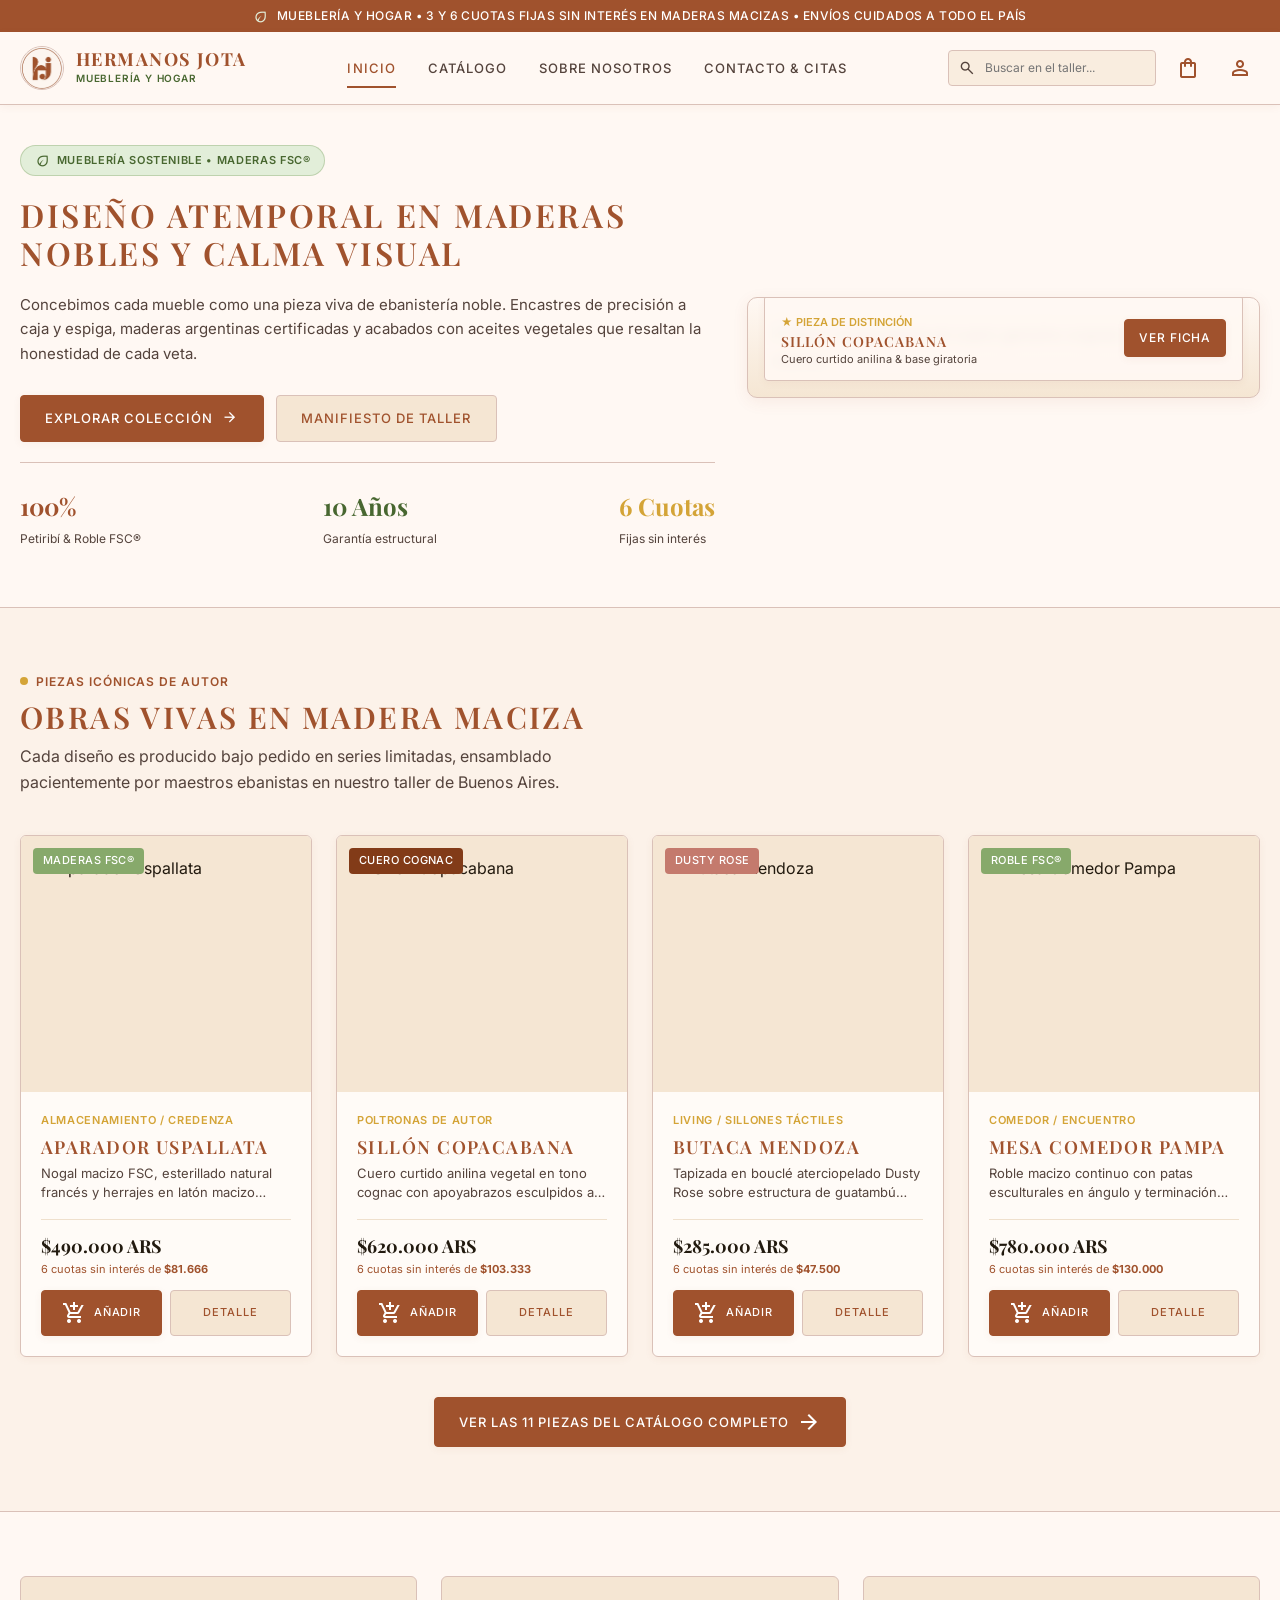
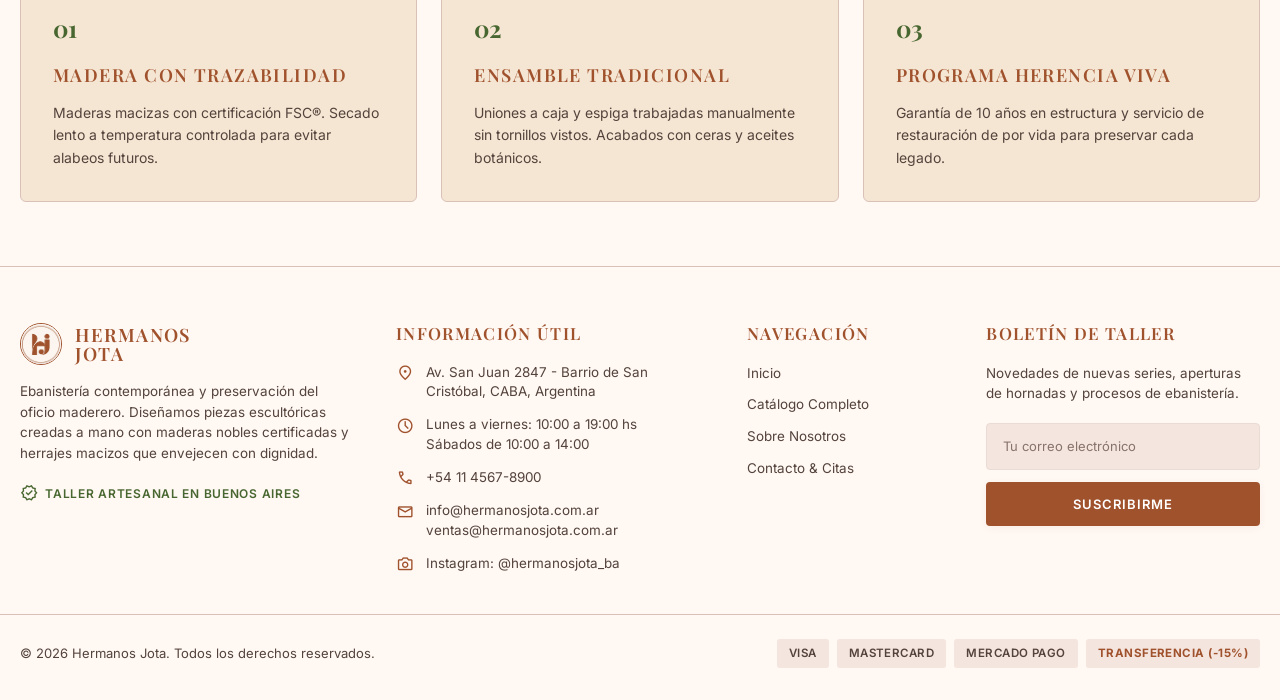
==== commit bf1cc71a: "Carrito interactivo + simulación de cuenta con ordenes y favoritos" ====
--- a/index.html
+++ b/index.html
@@ -60,8 +60,8 @@
           <span class="cart-count-badge badge-hidden">0</span>
         </button>
 
-        <a href="contacto.html" class="btn-header-action" aria-label="Asesoría y Contacto">
-          <span class="material-symbols-outlined">support_agent</span>
+        <a href="cuenta.html" class="btn-header-action" aria-label="Mi Cuenta / Pedidos y Favoritos" title="Mi Cuenta (Simulación de usuario)">
+          <span class="material-symbols-outlined">person</span>
         </a>
 
         <!-- Botón Menú Móvil -->
@@ -77,6 +77,7 @@
       <a href="catalogo.html">Catálogo Oficial</a>
       <a href="nosotros.html">Sobre Nosotros</a>
       <a href="contacto.html">Contacto & Citas</a>
+      <a href="cuenta.html">Mi Cuenta (Pedidos & Favoritos)</a>
     </nav>
   </header>
 
@@ -341,8 +342,8 @@
         <p class="cart-cuotas-note" id="cart-cuotas-text">
           Hasta 6 cuotas fijas sin interés en maderas macizas
         </p>
-        <a href="contacto.html" class="btn-primary" style="width: 100%; text-align: center;">
-          Iniciar Consulta o Pedido
+        <a href="checkout.html" class="btn-primary" style="width: 100%; text-align: center;">
+          Finalizar Pedido / Checkout
         </a>
         <button type="button" class="btn-link" id="clear-cart-btn" style="justify-content: center; font-size: 0.75rem; color: var(--color-text-muted);">
           Vaciar selección
@@ -458,6 +459,7 @@
 
   <!-- Scripts Modulares en JavaScript -->
   <script src="js/productos.js"></script>
+  <script src="js/favoritos.js"></script>
   <script src="js/carrito.js"></script>
   <script src="js/main.js"></script>
 </body>
--- a/css/styles.css
+++ b/css/styles.css
@@ -2058,3 +2058,1585 @@
     flex: 1.1;
   }
 }
+
+/* ==========================================================================
+   14. PÁGINA DE CHECKOUT & DETALLE DE COMPRA (CHECKOUT.HTML)
+   ========================================================================== */
+.checkout-main-wrap {
+  padding-top: 5rem;
+  background-color: var(--color-alabastro-surface);
+  min-height: calc(100vh - 80px);
+}
+
+.checkout-stepper-bar {
+  background-color: #FFF2E2;
+  border-bottom: 1px solid var(--color-border-main);
+  padding: 1rem 0;
+  box-shadow: 0 1px 4px rgba(0, 0, 0, 0.03);
+}
+
+.stepper-inner {
+  display: flex;
+  flex-direction: column;
+  gap: 0.75rem;
+  align-items: center;
+  justify-content: space-between;
+}
+
+@media (min-width: 768px) {
+  .stepper-inner {
+    flex-direction: row;
+  }
+}
+
+.stepper-steps {
+  display: flex;
+  align-items: center;
+  gap: 0.5rem;
+  flex-wrap: wrap;
+}
+
+.step-item {
+  display: flex;
+  align-items: center;
+  gap: 0.5rem;
+}
+
+.step-number {
+  width: 1.75rem;
+  height: 1.75rem;
+  border-radius: var(--radius-full);
+  display: flex;
+  align-items: center;
+  justify-content: center;
+  font-size: 0.75rem;
+  font-weight: 700;
+}
+
+.step-completed .step-number {
+  background-color: var(--color-siena);
+  color: #fff;
+}
+
+.step-current .step-number {
+  background-color: var(--color-oro);
+  color: #fff;
+}
+
+.step-pending .step-number {
+  background-color: var(--color-alabastro);
+  border: 1px solid var(--color-border-main);
+  color: var(--color-text-muted);
+}
+
+.step-text {
+  font-size: 0.8125rem;
+  text-transform: uppercase;
+  letter-spacing: 0.06em;
+  font-weight: 600;
+}
+
+.step-completed .step-text {
+  color: var(--color-text-main);
+}
+
+.step-current .step-text {
+  color: var(--color-siena);
+}
+
+.step-pending .step-text {
+  color: var(--color-text-muted);
+}
+
+.step-divider {
+  color: var(--color-border-main);
+  font-size: 1.1rem;
+}
+
+.stepper-protection {
+  display: flex;
+  align-items: center;
+  gap: 0.35rem;
+  font-size: 0.6875rem;
+  text-transform: uppercase;
+  letter-spacing: 0.08em;
+  font-weight: 600;
+  color: var(--color-salvia-dark);
+}
+
+.checkout-layout-stage {
+  padding-top: 2rem;
+  padding-bottom: 3.5rem;
+}
+
+.checkout-view-header {
+  display: flex;
+  flex-direction: column;
+  gap: 1rem;
+  justify-content: space-between;
+  margin-bottom: 2rem;
+}
+
+@media (min-width: 768px) {
+  .checkout-view-header {
+    flex-direction: row;
+    align-items: flex-end;
+  }
+}
+
+.checkout-pretitle {
+  font-size: 0.75rem;
+  text-transform: uppercase;
+  letter-spacing: 0.16em;
+  color: var(--color-siena);
+  font-weight: 600;
+  display: block;
+}
+
+.checkout-main-title {
+  font-family: var(--font-serif);
+  font-size: clamp(1.75rem, 4vw, 2.35rem);
+  text-transform: uppercase;
+  letter-spacing: 0.06em;
+  margin: 0.25rem 0 0;
+  color: var(--color-text-main);
+}
+
+.checkout-view-tabs {
+  display: inline-flex;
+  background-color: var(--color-alabastro);
+  border: 1px solid var(--color-border-main);
+  border-radius: var(--radius-full);
+  padding: 0.25rem;
+  box-shadow: inset 0 1px 3px rgba(0, 0, 0, 0.04);
+}
+
+.view-tab-btn {
+  display: flex;
+  align-items: center;
+  gap: 0.35rem;
+  padding: 0.5rem 1rem;
+  border-radius: var(--radius-full);
+  font-size: 0.75rem;
+  text-transform: uppercase;
+  letter-spacing: 0.06em;
+  font-weight: 600;
+  color: var(--color-text-muted);
+  border: none;
+  background: transparent;
+  cursor: pointer;
+  transition: var(--transition-fast);
+}
+
+.view-tab-btn:hover {
+  color: var(--color-text-main);
+}
+
+.view-tab-btn.active {
+  background-color: var(--color-siena);
+  color: #fff;
+  box-shadow: 0 2px 6px rgba(160, 82, 45, 0.25);
+}
+
+/* Grilla del Checkout */
+.checkout-grid-wrap {
+  display: flex;
+  flex-direction: column;
+  gap: 2rem;
+}
+
+@media (min-width: 1024px) {
+  .checkout-grid-wrap {
+    flex-direction: row;
+    align-items: flex-start;
+  }
+
+  .checkout-left-col {
+    flex: 1 1 66%;
+  }
+
+  .checkout-right-col {
+    flex: 1 1 34%;
+    position: sticky;
+    top: 6rem;
+  }
+}
+
+.checkout-panel-block {
+  display: flex;
+  flex-direction: column;
+  gap: 1.5rem;
+}
+
+.panel-card {
+  background-color: #fff;
+  border: 1px solid var(--color-border-main);
+  border-radius: var(--radius-md);
+  padding: 1.5rem;
+  box-shadow: var(--shadow-sm);
+}
+
+.panel-card-header {
+  display: flex;
+  justify-content: space-between;
+  align-items: center;
+  padding-bottom: 1rem;
+  margin-bottom: 1rem;
+  border-bottom: 1px solid var(--color-border-main);
+  flex-wrap: wrap;
+  gap: 0.5rem;
+}
+
+.panel-card-title {
+  font-family: var(--font-serif);
+  font-size: 1.125rem;
+  text-transform: uppercase;
+  letter-spacing: 0.05em;
+  color: var(--color-text-main);
+  font-weight: 600;
+}
+
+.panel-card-tag {
+  font-size: 0.6875rem;
+  text-transform: uppercase;
+  letter-spacing: 0.08em;
+  color: var(--color-text-muted);
+}
+
+/* Ítems del panel del carrito */
+.checkout-items-list {
+  display: flex;
+  flex-direction: column;
+  gap: 1rem;
+}
+
+.checkout-item-card {
+  display: flex;
+  flex-direction: column;
+  gap: 1rem;
+  background-color: #FFF2E2;
+  border: 1px solid var(--color-border-main);
+  border-radius: var(--radius-sm);
+  padding: 1rem;
+}
+
+@media (min-width: 576px) {
+  .checkout-item-card {
+    flex-direction: row;
+    align-items: center;
+  }
+}
+
+.checkout-item-thumb {
+  width: 6rem;
+  height: 6rem;
+  border-radius: var(--radius-sm);
+  overflow: hidden;
+  flex-shrink: 0;
+  background-color: var(--color-alabastro);
+}
+
+.checkout-item-thumb img {
+  width: 100%;
+  height: 100%;
+  object-fit: cover;
+}
+
+.checkout-item-details {
+  flex: 1;
+  display: flex;
+  flex-direction: column;
+  justify-content: space-between;
+  gap: 0.75rem;
+}
+
+.checkout-item-header {
+  display: flex;
+  justify-content: space-between;
+  align-items: flex-start;
+  gap: 0.5rem;
+}
+
+.checkout-item-subcat {
+  font-size: 0.6875rem;
+  text-transform: uppercase;
+  letter-spacing: 0.08em;
+  color: var(--color-siena);
+  font-weight: 600;
+  display: block;
+}
+
+.checkout-item-title {
+  font-family: var(--font-serif);
+  font-size: 1.1rem;
+  text-transform: uppercase;
+  margin: 0.2rem 0;
+}
+
+.checkout-item-wood {
+  font-size: 0.75rem;
+  color: var(--color-text-muted);
+  margin: 0;
+}
+
+.checkout-item-del {
+  background: transparent;
+  border: none;
+  color: var(--color-text-muted);
+  cursor: pointer;
+  padding: 0.25rem;
+}
+
+.checkout-item-del:hover {
+  color: var(--color-rosa);
+}
+
+.checkout-item-bottom {
+  display: flex;
+  justify-content: space-between;
+  align-items: center;
+}
+
+.checkout-stepper {
+  display: flex;
+  align-items: center;
+  background-color: #fff;
+  border: 1px solid var(--color-border-main);
+  border-radius: var(--radius-full);
+  padding: 0.15rem;
+}
+
+.stepper-btn {
+  width: 1.5rem;
+  height: 1.5rem;
+  border-radius: var(--radius-full);
+  border: none;
+  background: transparent;
+  cursor: pointer;
+  display: flex;
+  align-items: center;
+  justify-content: center;
+  font-weight: 700;
+  color: var(--color-text-main);
+}
+
+.stepper-btn:hover {
+  background-color: var(--color-alabastro);
+}
+
+.stepper-qty {
+  padding: 0 0.5rem;
+  font-size: 0.8125rem;
+  font-weight: 600;
+}
+
+.checkout-item-price-block {
+  text-align: right;
+}
+
+.checkout-item-unit {
+  font-size: 0.6875rem;
+  color: var(--color-text-muted);
+  display: block;
+}
+
+.checkout-item-subtotal {
+  font-family: var(--font-serif);
+  font-size: 1rem;
+  font-weight: 700;
+  color: var(--color-siena);
+}
+
+/* Ítem de cortesía de taller */
+.checkout-item-cortesia {
+  display: flex;
+  align-items: center;
+  gap: 1rem;
+  background-color: rgba(72, 103, 48, 0.08);
+  border: 1px solid rgba(72, 103, 48, 0.25);
+  border-radius: var(--radius-sm);
+  padding: 1rem;
+}
+
+.cortesia-icon-wrap {
+  width: 4.5rem;
+  height: 4.5rem;
+  border-radius: var(--radius-sm);
+  background-color: rgba(72, 103, 48, 0.15);
+  display: flex;
+  align-items: center;
+  justify-content: center;
+  color: var(--color-salvia-dark);
+  flex-shrink: 0;
+}
+
+.cortesia-content {
+  flex: 1;
+}
+
+.cortesia-header {
+  display: flex;
+  justify-content: space-between;
+  align-items: flex-start;
+}
+
+.cortesia-badge-label {
+  font-size: 0.6875rem;
+  text-transform: uppercase;
+  letter-spacing: 0.08em;
+  color: var(--color-salvia-dark);
+  font-weight: 600;
+  display: block;
+}
+
+.cortesia-title {
+  font-family: var(--font-serif);
+  font-size: 1rem;
+  text-transform: uppercase;
+  margin: 0.2rem 0;
+}
+
+.cortesia-desc {
+  font-size: 0.75rem;
+  color: var(--color-text-muted);
+  margin: 0;
+}
+
+.badge-cortesia {
+  background-color: var(--color-salvia-dark);
+  color: #fff;
+  font-size: 0.6875rem;
+  text-transform: uppercase;
+  padding: 0.2rem 0.5rem;
+  border-radius: var(--radius-sm);
+  font-weight: 600;
+}
+
+.cortesia-bottom {
+  display: flex;
+  justify-content: space-between;
+  align-items: center;
+  margin-top: 0.5rem;
+  font-size: 0.75rem;
+  color: var(--color-text-muted);
+}
+
+.cortesia-free {
+  font-family: var(--font-serif);
+  font-size: 1rem;
+  font-weight: 700;
+  color: var(--color-salvia-dark);
+}
+
+/* Fila de beneficios y cupones */
+.checkout-benefits-row {
+  display: grid;
+  grid-template-columns: 1fr;
+  gap: 1rem;
+}
+
+@media (min-width: 768px) {
+  .checkout-benefits-row {
+    grid-template-columns: 1fr 1fr;
+  }
+}
+
+.coupon-box-card {
+  background-color: #FFF2E2;
+  border: 1px solid var(--color-border-main);
+  border-radius: var(--radius-md);
+  padding: 1.25rem;
+  display: flex;
+  flex-direction: column;
+  justify-content: space-between;
+  gap: 0.75rem;
+}
+
+.coupon-label {
+  display: flex;
+  align-items: center;
+  gap: 0.35rem;
+  font-size: 0.6875rem;
+  text-transform: uppercase;
+  letter-spacing: 0.08em;
+  font-weight: 600;
+  color: var(--color-siena);
+}
+
+.coupon-desc {
+  font-size: 0.8125rem;
+  color: var(--color-text-muted);
+  margin: 0.35rem 0 0;
+}
+
+.coupon-input-group {
+  display: flex;
+  gap: 0.5rem;
+}
+
+.coupon-input-group input {
+  flex: 1;
+  background-color: #fff;
+  border: 1px solid var(--color-border-main);
+  border-radius: var(--radius-sm);
+  padding: 0.5rem 0.75rem;
+  font-size: 0.8125rem;
+  text-transform: uppercase;
+  letter-spacing: 0.08em;
+}
+
+.coupon-status {
+  display: flex;
+  align-items: center;
+  gap: 0.35rem;
+  font-size: 0.75rem;
+  margin: 0;
+}
+
+.coupon-status.success {
+  color: var(--color-salvia-dark);
+}
+
+.coupon-status.error {
+  color: var(--color-rosa);
+}
+
+.craft-commitment-card {
+  background-color: var(--color-alabastro);
+  border: 1px solid var(--color-border-main);
+  border-radius: var(--radius-md);
+  padding: 1.25rem;
+  display: flex;
+  align-items: center;
+  gap: 1rem;
+}
+
+.craft-commitment-icon {
+  width: 3rem;
+  height: 3rem;
+  border-radius: var(--radius-full);
+  background-color: rgba(160, 82, 45, 0.1);
+  color: var(--color-siena);
+  display: flex;
+  align-items: center;
+  justify-content: center;
+  flex-shrink: 0;
+}
+
+.craft-commitment-title {
+  font-family: var(--font-serif);
+  font-size: 0.9375rem;
+  text-transform: uppercase;
+  margin: 0 0 0.25rem;
+}
+
+.craft-commitment-desc {
+  font-size: 0.75rem;
+  color: var(--color-text-muted);
+  line-height: 1.5;
+  margin: 0;
+}
+
+/* Pasos del Checkout (Step Cards) */
+.step-card-header {
+  display: flex;
+  align-items: center;
+  gap: 0.75rem;
+  margin-bottom: 1.25rem;
+}
+
+.step-circle-badge {
+  width: 2rem;
+  height: 2rem;
+  border-radius: var(--radius-full);
+  background-color: var(--color-siena);
+  color: #fff;
+  display: flex;
+  align-items: center;
+  justify-content: center;
+  font-weight: 700;
+  font-size: 0.875rem;
+  flex-shrink: 0;
+}
+
+.step-title {
+  font-family: var(--font-serif);
+  font-size: 1.0625rem;
+  text-transform: uppercase;
+  margin: 0;
+  color: var(--color-text-main);
+}
+
+.step-desc {
+  font-size: 0.75rem;
+  color: var(--color-text-muted);
+  margin: 0.2rem 0 0;
+}
+
+.form-grid-2 {
+  display: grid;
+  grid-template-columns: 1fr;
+  gap: 1rem;
+}
+
+@media (min-width: 768px) {
+  .form-grid-2 {
+    grid-template-columns: 1fr 1fr;
+  }
+}
+
+.form-field {
+  display: flex;
+  flex-direction: column;
+  gap: 0.35rem;
+}
+
+.form-field label {
+  font-size: 0.6875rem;
+  text-transform: uppercase;
+  letter-spacing: 0.08em;
+  font-weight: 600;
+  color: var(--color-text-muted);
+}
+
+.form-field input,
+.form-field select {
+  background-color: #FFF2E2;
+  border: 1px solid var(--color-border-main);
+  border-radius: var(--radius-sm);
+  padding: 0.65rem 0.85rem;
+  font-size: 0.875rem;
+  color: var(--color-text-main);
+}
+
+.form-field input:focus,
+.form-field select:focus {
+  outline: none;
+  border-color: var(--color-siena);
+  background-color: #fff;
+}
+
+/* Modalidad de despacho */
+.delivery-options-wrap {
+  display: flex;
+  flex-direction: column;
+  gap: 0.75rem;
+  margin-bottom: 1.25rem;
+}
+
+.delivery-radio-card {
+  display: flex;
+  align-items: flex-start;
+  gap: 1rem;
+  background-color: #FFF2E2;
+  border: 1px solid var(--color-border-main);
+  border-radius: var(--radius-sm);
+  padding: 1rem;
+  cursor: pointer;
+  transition: var(--transition-fast);
+}
+
+.delivery-radio-card:hover {
+  border-color: var(--color-siena);
+}
+
+.delivery-card-content {
+  flex: 1;
+}
+
+.delivery-card-top {
+  display: flex;
+  justify-content: space-between;
+  align-items: center;
+  flex-wrap: wrap;
+  gap: 0.5rem;
+}
+
+.delivery-title {
+  font-family: var(--font-serif);
+  font-size: 0.9375rem;
+  text-transform: uppercase;
+  font-weight: 600;
+}
+
+.delivery-free-tag {
+  font-size: 0.75rem;
+  text-transform: uppercase;
+  font-weight: 600;
+  color: var(--color-text-muted);
+}
+
+.delivery-desc {
+  font-size: 0.8125rem;
+  color: var(--color-text-muted);
+  line-height: 1.5;
+  margin: 0.35rem 0 0;
+}
+
+.address-details-box {
+  background-color: rgba(245, 230, 211, 0.4);
+  border: 1px solid var(--color-border-main);
+  border-radius: var(--radius-sm);
+  padding: 1.25rem;
+}
+
+.address-details-box.is-disabled {
+  opacity: 0.4;
+  pointer-events: none;
+}
+
+.address-box-heading {
+  font-size: 0.75rem;
+  text-transform: uppercase;
+  letter-spacing: 0.1em;
+  color: var(--color-siena);
+  font-weight: 600;
+  display: block;
+  margin-bottom: 0.75rem;
+}
+
+.address-form-grid {
+  display: grid;
+  grid-template-columns: 1fr;
+  gap: 0.75rem;
+}
+
+@media (min-width: 768px) {
+  .address-form-grid {
+    grid-template-columns: 2fr 1fr;
+  }
+}
+
+.grid-span-2 {
+  grid-column: 1 / -1;
+}
+
+/* Métodos de Pago */
+.payment-methods-grid {
+  display: grid;
+  grid-template-columns: 1fr;
+  gap: 0.75rem;
+  margin-bottom: 1rem;
+}
+
+@media (min-width: 768px) {
+  .payment-methods-grid {
+    grid-template-columns: repeat(3, 1fr);
+  }
+}
+
+.payment-method-card {
+  background-color: #FFF2E2;
+  border: 1px solid var(--color-border-main);
+  border-radius: var(--radius-sm);
+  padding: 1rem;
+  cursor: pointer;
+  transition: var(--transition-fast);
+  display: flex;
+  flex-direction: column;
+  justify-content: space-between;
+}
+
+.payment-method-card:hover {
+  border-color: var(--color-siena);
+}
+
+.payment-method-card.selected {
+  background-color: rgba(72, 103, 48, 0.12);
+  border: 2px solid var(--color-salvia-dark);
+  transform: scale(1.02);
+}
+
+.payment-method-top {
+  display: flex;
+  justify-content: space-between;
+  align-items: center;
+  margin-bottom: 0.5rem;
+}
+
+.payment-method-name {
+  font-family: var(--font-serif);
+  font-size: 0.9375rem;
+  text-transform: uppercase;
+  margin: 0;
+}
+
+.payment-method-desc {
+  font-size: 0.75rem;
+  color: var(--color-text-muted);
+  margin: 0.35rem 0 0;
+  line-height: 1.4;
+}
+
+.payment-info-box {
+  background-color: #FFF2E2;
+  border: 1px solid var(--color-border-main);
+  border-radius: var(--radius-sm);
+  padding: 1rem;
+}
+
+.payment-box-heading {
+  display: flex;
+  align-items: center;
+  gap: 0.5rem;
+  font-size: 0.75rem;
+  text-transform: uppercase;
+  letter-spacing: 0.08em;
+  margin-bottom: 0.75rem;
+}
+
+.payment-bank-grid {
+  display: grid;
+  grid-template-columns: 1fr;
+  gap: 0.5rem;
+  background-color: #fff;
+  padding: 0.75rem;
+  border-radius: var(--radius-sm);
+  font-size: 0.75rem;
+  color: var(--color-text-muted);
+}
+
+@media (min-width: 576px) {
+  .payment-bank-grid {
+    grid-template-columns: 1fr 1fr;
+  }
+}
+
+.payment-bank-grid strong {
+  color: var(--color-text-main);
+}
+
+.grid-col-full {
+  grid-column: 1 / -1;
+}
+
+.payment-card-grid {
+  display: grid;
+  grid-template-columns: 1fr 1fr;
+  gap: 0.5rem;
+}
+
+.grid-col-2 {
+  grid-column: 1 / -1;
+}
+
+.payment-box-note {
+  font-size: 0.6875rem;
+  color: var(--color-text-muted);
+  line-height: 1.4;
+  margin-top: 0.5rem;
+}
+
+.payment-box-mp {
+  display: flex;
+  justify-content: space-between;
+  align-items: center;
+  gap: 1rem;
+}
+
+/* Columna Derecha: Resumen de Inversión */
+.summary-floating-card {
+  background-color: #fff;
+  border: 1px solid var(--color-border-main);
+  border-radius: var(--radius-md);
+  padding: 1.5rem;
+  box-shadow: var(--shadow-md);
+}
+
+.summary-card-header {
+  display: flex;
+  justify-content: space-between;
+  align-items: center;
+  padding-bottom: 0.75rem;
+  margin-bottom: 1rem;
+  border-bottom: 1px solid var(--color-border-main);
+}
+
+.summary-title {
+  font-family: var(--font-serif);
+  font-size: 1.125rem;
+  text-transform: uppercase;
+  letter-spacing: 0.06em;
+  margin: 0;
+}
+
+.summary-lines-list {
+  display: flex;
+  flex-direction: column;
+  gap: 0.6rem;
+  padding-bottom: 1rem;
+}
+
+.summary-row {
+  display: flex;
+  justify-content: space-between;
+  align-items: center;
+  font-size: 0.8125rem;
+  color: var(--color-text-muted);
+}
+
+.summary-row strong {
+  color: var(--color-text-main);
+}
+
+.row-with-icon {
+  display: flex;
+  align-items: center;
+  gap: 0.25rem;
+}
+
+.summary-total-box {
+  background-color: #FFF2E2;
+  border: 1px solid rgba(218, 193, 184, 0.5);
+  border-radius: var(--radius-sm);
+  padding: 0.85rem;
+  margin-bottom: 1.25rem;
+}
+
+.total-flex-between {
+  display: flex;
+  justify-content: space-between;
+  align-items: baseline;
+  gap: 0.5rem;
+}
+
+.total-label-lead {
+  font-size: 0.6875rem;
+  text-transform: uppercase;
+  letter-spacing: 0.1em;
+  color: var(--color-text-muted);
+  display: block;
+}
+
+.total-note {
+  font-size: 0.6875rem;
+  color: var(--color-salvia-dark);
+}
+
+.total-price-wrap {
+  text-align: right;
+}
+
+.total-price-line {
+  display: flex;
+  align-items: baseline;
+  justify-content: flex-end;
+  gap: 0.25rem;
+}
+
+.total-price-value {
+  font-family: var(--font-serif);
+  font-size: 1.5rem;
+  font-weight: 700;
+  color: var(--color-siena);
+}
+
+.total-price-currency {
+  font-size: 0.6875rem;
+  text-transform: uppercase;
+  font-weight: 700;
+  color: var(--color-text-muted);
+}
+
+.total-installments-info {
+  font-size: 0.6875rem;
+  color: var(--color-text-muted);
+  display: block;
+  margin-top: 0.15rem;
+}
+
+.btn-checkout-main {
+  width: 100%;
+  padding: 1rem;
+  font-size: 0.8125rem;
+  letter-spacing: 0.1em;
+  justify-content: center;
+  box-shadow: var(--shadow-sm);
+}
+
+.summary-assurances {
+  display: flex;
+  flex-direction: column;
+  gap: 0.5rem;
+  margin-top: 1.25rem;
+  padding-top: 1rem;
+  border-top: 1px solid var(--color-border-main);
+}
+
+.assurance-item {
+  display: flex;
+  align-items: center;
+  gap: 0.5rem;
+  font-size: 0.75rem;
+  color: var(--color-text-muted);
+}
+
+.support-contact-box {
+  background-color: var(--color-alabastro);
+  border: 1px solid var(--color-border-main);
+  border-radius: var(--radius-sm);
+  padding: 0.85rem 1rem;
+  display: flex;
+  justify-content: space-between;
+  align-items: center;
+  font-size: 0.75rem;
+  color: var(--color-text-muted);
+  margin-top: 0.75rem;
+}
+
+.support-contact-info {
+  display: flex;
+  align-items: center;
+  gap: 0.5rem;
+}
+
+.support-contact-link {
+  font-size: 0.75rem;
+  text-transform: uppercase;
+  font-weight: 600;
+  color: var(--color-siena);
+}
+
+/* Modal de Confirmación de Compra */
+.checkout-modal-backdrop {
+  position: fixed;
+  top: 0;
+  left: 0;
+  right: 0;
+  bottom: 0;
+  background-color: rgba(34, 26, 15, 0.75);
+  backdrop-filter: blur(4px);
+  z-index: 9999;
+  display: flex;
+  align-items: center;
+  justify-content: center;
+  padding: 1rem;
+  overflow-y: auto;
+}
+
+.checkout-modal-card {
+  background-color: #fff;
+  border-radius: var(--radius-lg);
+  max-width: 40rem;
+  width: 100%;
+  padding: 2rem;
+  box-shadow: var(--shadow-lg);
+  position: relative;
+  margin: auto;
+}
+
+.modal-close-btn {
+  position: absolute;
+  top: 1rem;
+  right: 1rem;
+  background: transparent;
+  border: none;
+  color: var(--color-text-muted);
+  cursor: pointer;
+  padding: 0.25rem;
+}
+
+.modal-header-section {
+  text-align: center;
+  margin-bottom: 1.5rem;
+}
+
+.modal-badge-icon {
+  width: 4rem;
+  height: 4rem;
+  border-radius: var(--radius-full);
+  background-color: rgba(72, 103, 48, 0.15);
+  color: var(--color-salvia-dark);
+  display: inline-flex;
+  align-items: center;
+  justify-content: center;
+  margin-bottom: 0.75rem;
+}
+
+.modal-badge-icon .material-symbols-outlined {
+  font-size: 2.5rem;
+}
+
+.modal-badge-label {
+  font-size: 0.75rem;
+  text-transform: uppercase;
+  letter-spacing: 0.16em;
+  color: var(--color-salvia-dark);
+  font-weight: 700;
+  display: block;
+}
+
+.modal-order-title {
+  font-family: var(--font-serif);
+  font-size: 1.75rem;
+  text-transform: uppercase;
+  margin: 0.25rem 0 0.5rem;
+}
+
+.modal-order-subtitle {
+  font-size: 0.8125rem;
+  color: var(--color-text-muted);
+  max-width: 28rem;
+  margin: 0 auto;
+}
+
+.modal-slip-card {
+  background-color: #FFF2E2;
+  border: 1px solid var(--color-border-main);
+  border-radius: var(--radius-md);
+  padding: 1rem 1.25rem;
+  margin-bottom: 1rem;
+  display: flex;
+  flex-direction: column;
+  gap: 0.5rem;
+}
+
+.slip-row {
+  display: flex;
+  justify-content: space-between;
+  font-size: 0.75rem;
+  color: var(--color-text-muted);
+}
+
+.slip-row strong {
+  color: var(--color-text-main);
+}
+
+.slip-total-highlight {
+  padding-top: 0.5rem;
+  border-top: 1px solid var(--color-border-main);
+  font-size: 0.875rem;
+  text-transform: uppercase;
+}
+
+.modal-workshop-note {
+  background-color: var(--color-alabastro);
+  border: 1px solid var(--color-border-main);
+  border-radius: var(--radius-sm);
+  padding: 0.85rem;
+  display: flex;
+  align-items: flex-start;
+  gap: 0.75rem;
+  font-size: 0.75rem;
+  color: var(--color-text-muted);
+  margin-bottom: 1.5rem;
+}
+
+.modal-workshop-note p {
+  margin: 0;
+  line-height: 1.45;
+}
+
+.modal-actions-row {
+  display: flex;
+  gap: 1rem;
+}
+
+/* ==========================================================================
+   15. PÁGINA DE MI CUENTA (CUENTA.HTML) - PERFIL Y FAVORITOS
+   ========================================================================== */
+.account-main-wrap {
+  padding-top: 4rem;
+  padding-bottom: 4rem;
+}
+
+.account-profile-card {
+  background: linear-gradient(135deg, #fff 0%, #FFF2E2 100%);
+  border: 1px solid var(--color-border-main);
+  border-radius: var(--radius-lg);
+  padding: 2rem;
+  box-shadow: var(--shadow-sm);
+  display: flex;
+  flex-direction: column;
+  gap: 1.5rem;
+  margin-bottom: 2rem;
+}
+
+@media (min-width: 768px) {
+  .account-profile-card {
+    flex-direction: row;
+    justify-content: space-between;
+    align-items: center;
+  }
+}
+
+.profile-info-group {
+  display: flex;
+  align-items: center;
+  gap: 1.25rem;
+}
+
+.profile-avatar {
+  width: 4.5rem;
+  height: 4.5rem;
+  border-radius: var(--radius-full);
+  background-color: var(--color-siena);
+  color: #fff;
+  display: flex;
+  align-items: center;
+  justify-content: center;
+  font-family: var(--font-serif);
+  font-size: 1.5rem;
+  font-weight: 700;
+  box-shadow: 0 4px 10px rgba(160, 82, 45, 0.3);
+  flex-shrink: 0;
+}
+
+.profile-badge-line {
+  display: flex;
+  align-items: center;
+  gap: 0.5rem;
+  margin-bottom: 0.25rem;
+  flex-wrap: wrap;
+}
+
+.profile-verified {
+  display: flex;
+  align-items: center;
+  gap: 0.2rem;
+  font-size: 0.6875rem;
+  color: var(--color-salvia-dark);
+  font-weight: 600;
+}
+
+.profile-name {
+  font-family: var(--font-serif);
+  font-size: 1.5rem;
+  margin: 0.1rem 0;
+  color: var(--color-text-main);
+}
+
+.profile-email {
+  font-size: 0.8125rem;
+  color: var(--color-text-muted);
+  margin: 0;
+}
+
+.profile-stats-grid {
+  display: flex;
+  gap: 1rem;
+}
+
+.profile-stat-box {
+  background-color: #fff;
+  border: 1px solid var(--color-border-main);
+  border-radius: var(--radius-sm);
+  padding: 0.75rem 1rem;
+  text-align: center;
+  min-width: 5.5rem;
+}
+
+.stat-num {
+  font-family: var(--font-serif);
+  font-size: 1.25rem;
+  font-weight: 700;
+  display: block;
+}
+
+.stat-lbl {
+  font-size: 0.6875rem;
+  color: var(--color-text-muted);
+  text-transform: uppercase;
+}
+
+.account-tabs-bar {
+  display: flex;
+  gap: 0.5rem;
+  border-bottom: 2px solid var(--color-border-main);
+  margin-bottom: 2rem;
+}
+
+.account-tab-btn {
+  display: flex;
+  align-items: center;
+  gap: 0.5rem;
+  padding: 0.75rem 1.25rem;
+  background: transparent;
+  border: none;
+  border-bottom: 2px solid transparent;
+  margin-bottom: -2px;
+  font-size: 0.875rem;
+  font-weight: 600;
+  color: var(--color-text-muted);
+  cursor: pointer;
+  transition: var(--transition-fast);
+}
+
+.account-tab-btn:hover {
+  color: var(--color-text-main);
+}
+
+.account-tab-btn.active {
+  color: var(--color-siena);
+  border-bottom-color: var(--color-siena);
+}
+
+.section-pane-header {
+  display: flex;
+  justify-content: space-between;
+  align-items: flex-end;
+  margin-bottom: 1.5rem;
+  flex-wrap: wrap;
+  gap: 1rem;
+}
+
+.section-pane-title {
+  font-family: var(--font-serif);
+  font-size: 1.35rem;
+  margin: 0;
+}
+
+.section-pane-desc {
+  font-size: 0.8125rem;
+  color: var(--color-text-muted);
+  margin: 0.25rem 0 0;
+}
+
+/* Tarjetas de Órdenes */
+.orders-cards-list {
+  display: flex;
+  flex-direction: column;
+  gap: 1.25rem;
+}
+
+.order-card {
+  background-color: #fff;
+  border: 1px solid var(--color-border-main);
+  border-radius: var(--radius-md);
+  padding: 1.5rem;
+  box-shadow: var(--shadow-sm);
+}
+
+.order-card-header {
+  display: flex;
+  justify-content: space-between;
+  align-items: flex-start;
+  padding-bottom: 1rem;
+  border-bottom: 1px solid var(--color-border-main);
+  margin-bottom: 1rem;
+  flex-wrap: wrap;
+  gap: 0.75rem;
+}
+
+.order-number-row {
+  display: flex;
+  align-items: center;
+  gap: 0.75rem;
+}
+
+.order-number-title {
+  font-family: var(--font-serif);
+  font-size: 1.25rem;
+  margin: 0;
+  color: var(--color-text-main);
+}
+
+.order-date {
+  font-size: 0.75rem;
+  color: var(--color-text-muted);
+  display: block;
+  margin-top: 0.2rem;
+}
+
+.order-total-block {
+  text-align: right;
+}
+
+.order-total-label {
+  font-size: 0.6875rem;
+  text-transform: uppercase;
+  color: var(--color-text-muted);
+  display: block;
+}
+
+.order-total-val {
+  font-family: var(--font-serif);
+  font-size: 1.25rem;
+  font-weight: 700;
+  color: var(--color-siena);
+}
+
+.order-details-grid {
+  display: grid;
+  grid-template-columns: 1fr;
+  gap: 1rem;
+  margin-bottom: 1rem;
+}
+
+@media (min-width: 768px) {
+  .order-details-grid {
+    grid-template-columns: 1fr 1fr;
+  }
+}
+
+.order-subheading {
+  font-size: 0.75rem;
+  text-transform: uppercase;
+  color: var(--color-siena);
+  display: block;
+  margin-bottom: 0.25rem;
+}
+
+.order-text {
+  font-size: 0.8125rem;
+  margin: 0;
+}
+
+.order-text-muted {
+  font-size: 0.75rem;
+  color: var(--color-text-muted);
+  margin: 0.15rem 0 0;
+}
+
+.order-pieces-box {
+  background-color: #FFF2E2;
+  border: 1px solid var(--color-border-main);
+  border-radius: var(--radius-sm);
+  padding: 0.85rem 1rem;
+}
+
+.order-pieces-list {
+  list-style: none;
+  padding: 0;
+  margin: 0.5rem 0 0;
+  display: flex;
+  flex-direction: column;
+  gap: 0.35rem;
+}
+
+.order-piece-item {
+  display: flex;
+  justify-content: space-between;
+  font-size: 0.8125rem;
+}
+
+.order-card-footer {
+  display: flex;
+  justify-content: space-between;
+  align-items: center;
+  padding-top: 1rem;
+  margin-top: 1rem;
+  border-top: 1px solid var(--color-border-main);
+  flex-wrap: wrap;
+  gap: 0.5rem;
+}
+
+.order-timeline-hint {
+  display: flex;
+  align-items: center;
+  gap: 0.5rem;
+  font-size: 0.75rem;
+  color: var(--color-text-muted);
+}
+
+/* Grilla de Favoritos */
+.favorites-grid {
+  display: grid;
+  grid-template-columns: 1fr;
+  gap: 1.5rem;
+}
+
+@media (min-width: 640px) {
+  .favorites-grid {
+    grid-template-columns: repeat(2, 1fr);
+  }
+}
+
+@media (min-width: 1024px) {
+  .favorites-grid {
+    grid-template-columns: repeat(3, 1fr);
+  }
+}
+
+.favorite-item-card {
+  background-color: #fff;
+  border: 1px solid var(--color-border-main);
+  border-radius: var(--radius-md);
+  overflow: hidden;
+  box-shadow: var(--shadow-sm);
+  display: flex;
+  flex-direction: column;
+  justify-content: space-between;
+}
+
+.fav-card-img-wrap {
+  position: relative;
+  width: 100%;
+  height: 14rem;
+  background-color: var(--color-alabastro);
+}
+
+.fav-card-img {
+  width: 100%;
+  height: 100%;
+  object-fit: cover;
+}
+
+.fav-remove-btn {
+  position: absolute;
+  top: 0.75rem;
+  right: 0.75rem;
+  width: 2.25rem;
+  height: 2.25rem;
+  border-radius: var(--radius-full);
+  background-color: #fff;
+  border: 1px solid var(--color-border-main);
+  display: flex;
+  align-items: center;
+  justify-content: center;
+  color: var(--color-rosa);
+  cursor: pointer;
+  box-shadow: 0 2px 6px rgba(0, 0, 0, 0.1);
+}
+
+.fav-card-body {
+  padding: 1.25rem;
+  display: flex;
+  flex-direction: column;
+  gap: 0.5rem;
+}
+
+.fav-card-subcat {
+  font-size: 0.6875rem;
+  text-transform: uppercase;
+  letter-spacing: 0.08em;
+  color: var(--color-siena);
+  font-weight: 600;
+}
+
+.fav-card-title {
+  font-family: var(--font-serif);
+  font-size: 1.15rem;
+  margin: 0;
+}
+
+.fav-card-material {
+  font-size: 0.75rem;
+  color: var(--color-text-muted);
+  margin: 0;
+}
+
+.fav-card-price-row {
+  display: flex;
+  justify-content: space-between;
+  align-items: baseline;
+  margin: 0.5rem 0;
+}
+
+.fav-card-price {
+  font-family: var(--font-serif);
+  font-size: 1.25rem;
+  font-weight: 700;
+  color: var(--color-siena);
+}
+
+.fav-card-cuotas {
+  font-size: 0.6875rem;
+  color: var(--color-text-muted);
+}
+
+.fav-card-actions {
+  display: flex;
+  gap: 0.5rem;
+}
+
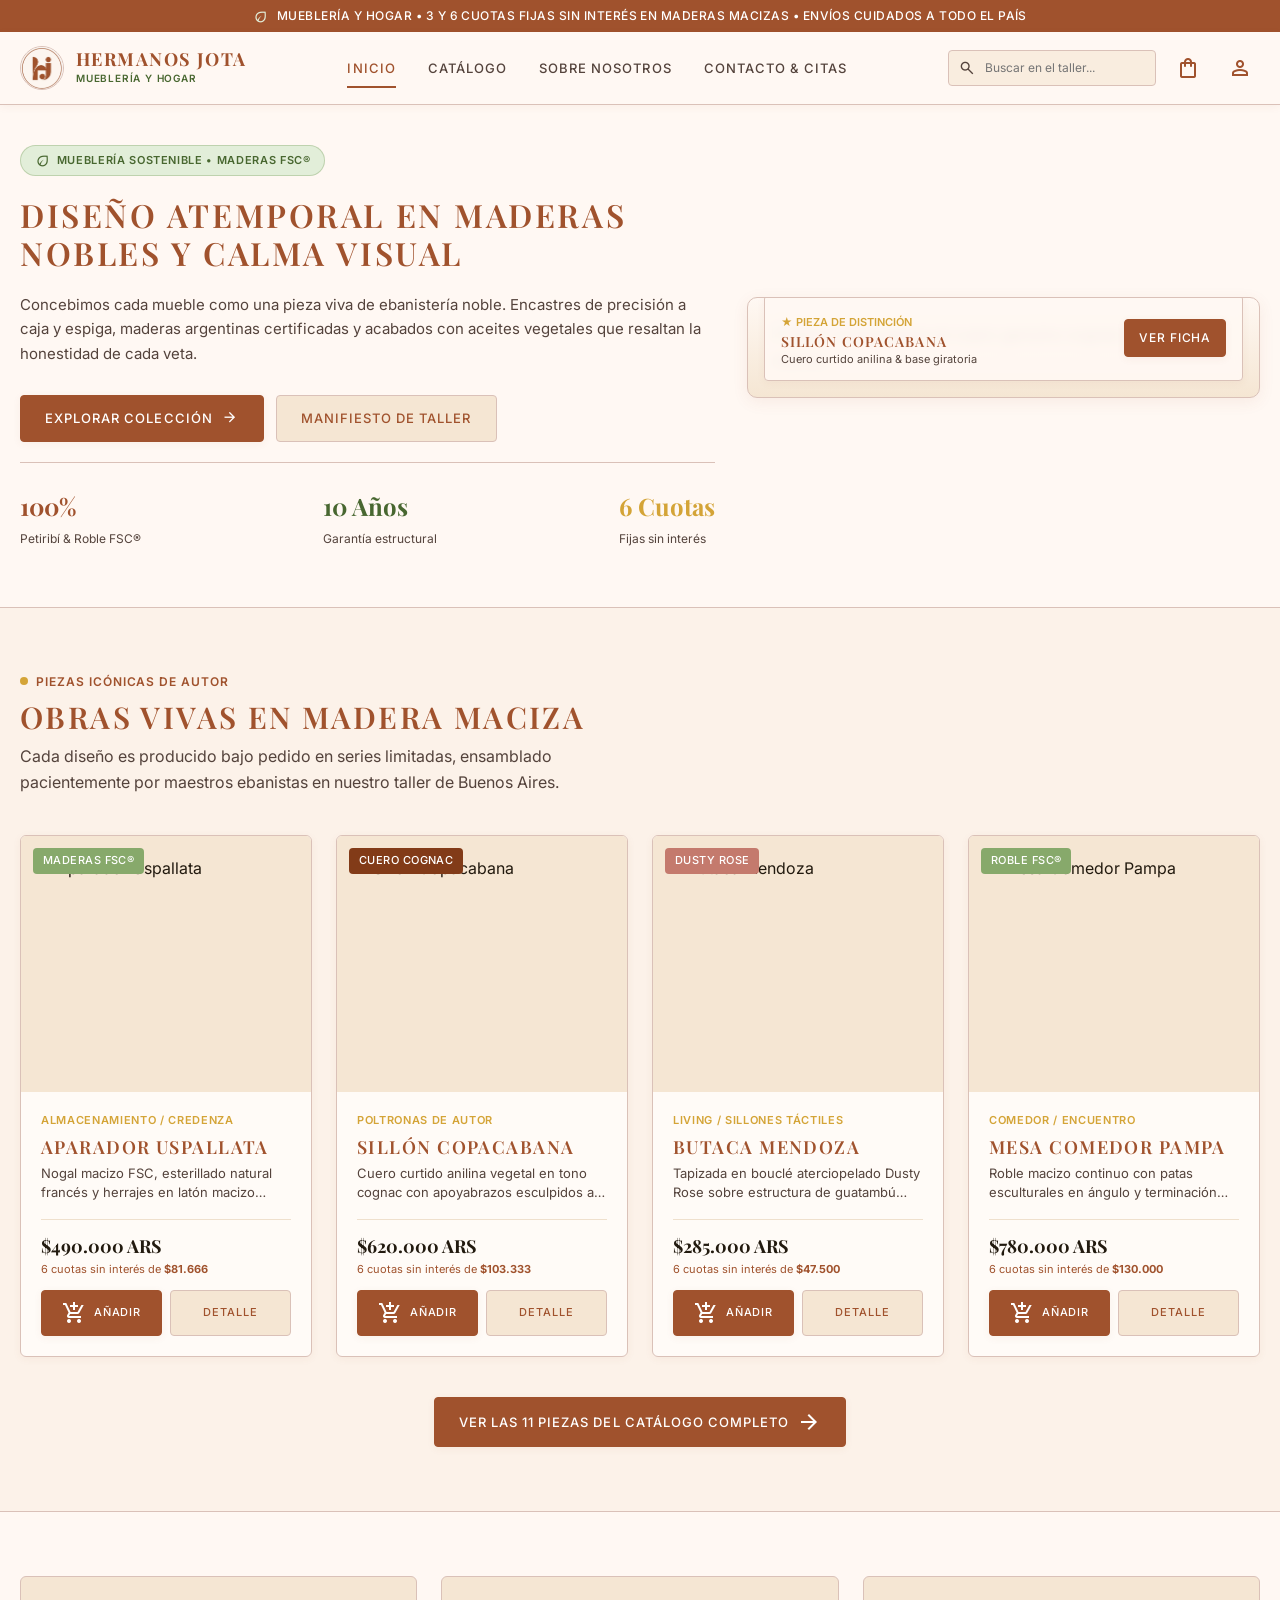
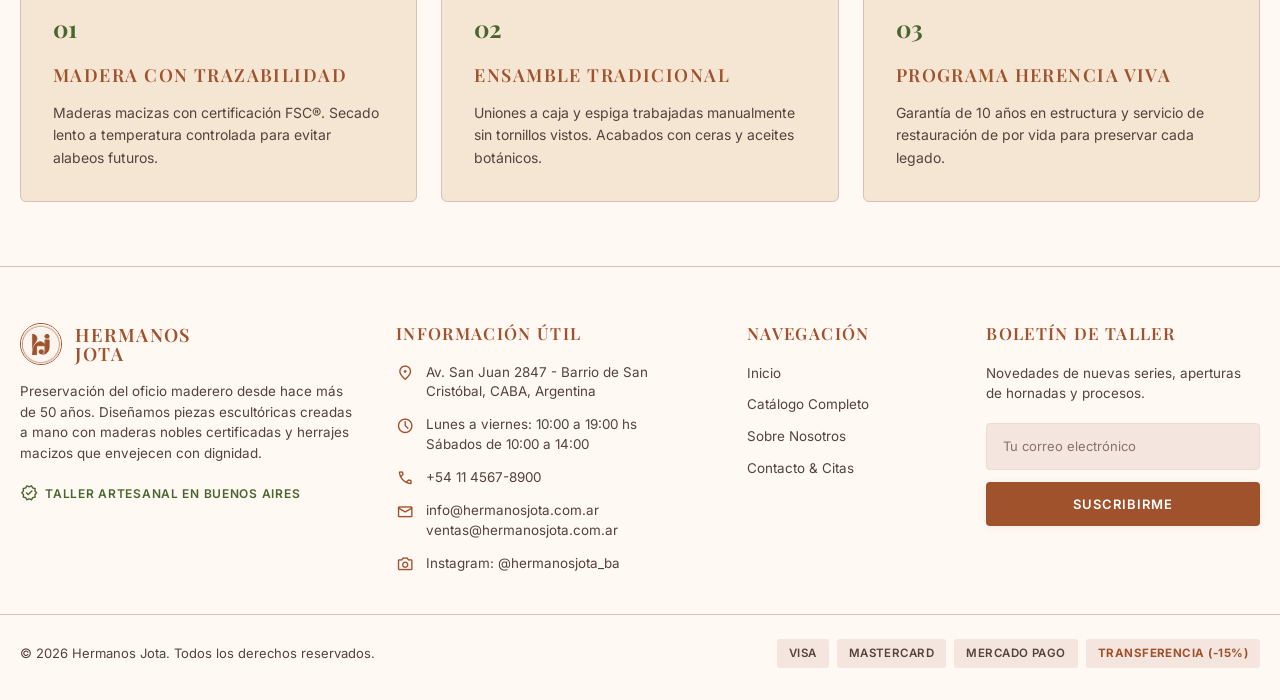
==== commit 4e71ad38: "Refactor: homogeneizar pie de página en todo el sitio y sincronizar valores de franja horaria en con" ====
--- a/index.html
+++ b/index.html
@@ -374,7 +374,7 @@
           </div>
         </div>
         <p class="footer-brand-desc">
-          Ebanistería contemporánea y preservación del oficio maderero. Diseñamos piezas escultóricas creadas a mano con maderas nobles certificadas y herrajes macizos que envejecen con dignidad.
+          Preservación del oficio maderero desde hace más de 50 años. Diseñamos piezas escultóricas creadas a mano con maderas nobles certificadas y herrajes macizos que envejecen con dignidad.
         </p>
         <div class="footer-workshop-badge">
           <span class="material-symbols-outlined">verified</span>
@@ -430,7 +430,7 @@
       <div class="footer-col footer-newsletter-col">
         <h4 class="footer-col-title">BOLETÍN DE TALLER</h4>
         <p class="footer-newsletter-text">
-          Novedades de nuevas series, aperturas de hornadas y procesos de ebanistería.
+          Novedades de nuevas series, aperturas de hornadas y procesos.
         </p>
         <form id="footer-newsletter-form" class="footer-newsletter-form">
           <input 
